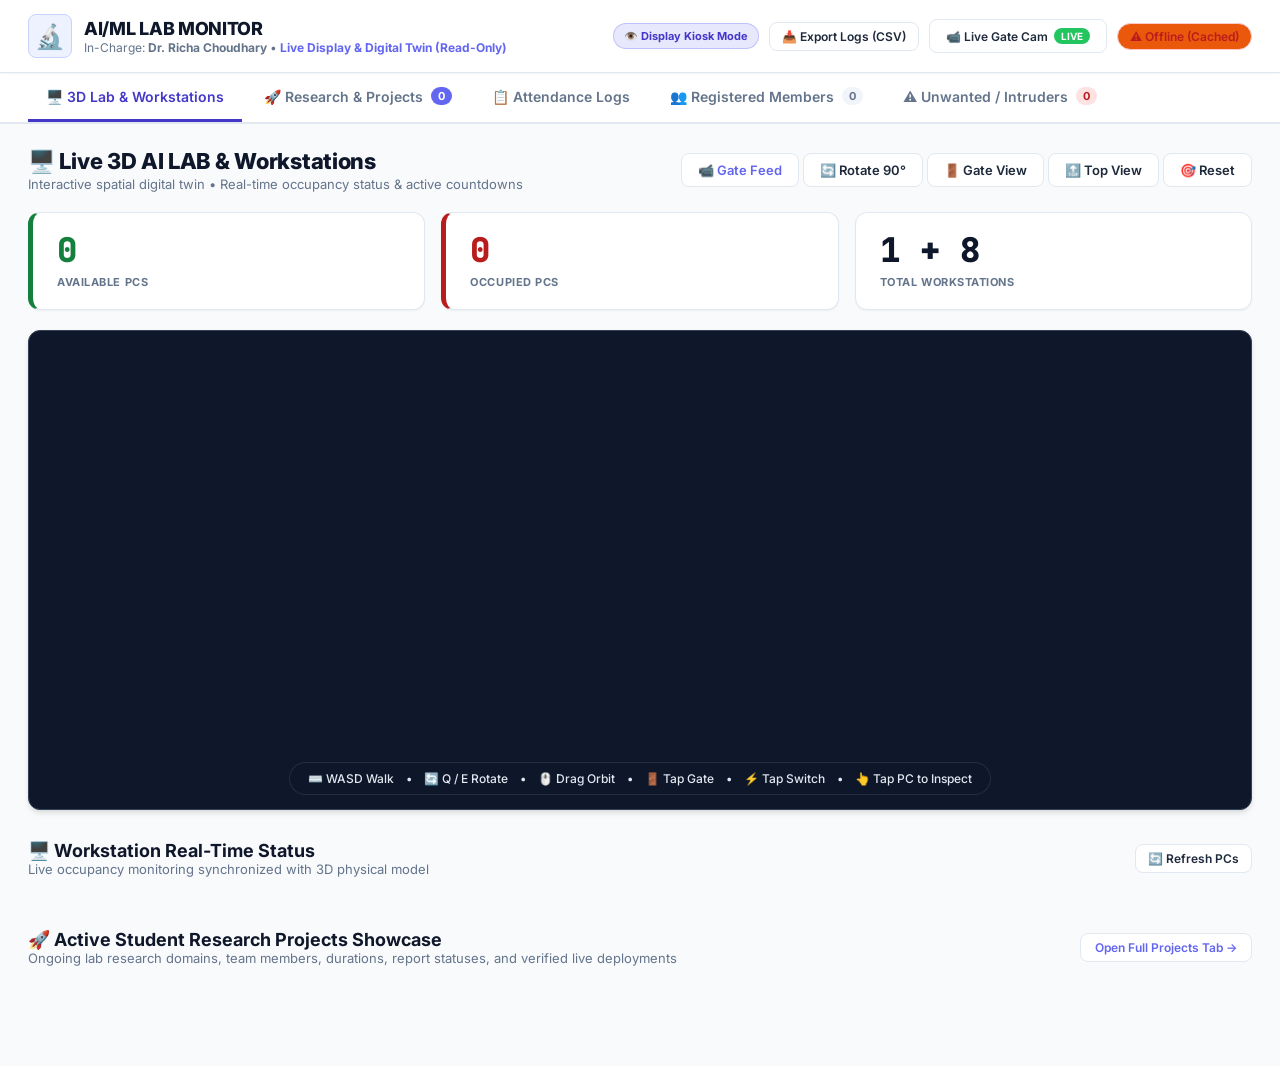
==== lab_attendance_system/display_portal/index.html @ 0b0e0766 "feat: complete AI/ML Lab Attendance & Digital Twin Monitoring System" ====
<!DOCTYPE html>
<html lang="en">
<head>
    <meta charset="UTF-8">
    <meta name="viewport" content="width=device-width, initial-scale=1.0">
    <title>AI LAB — Live Display & Digital Twin (View-Only)</title>
    <link rel="stylesheet" href="style.css?v=60">
    <link href="https://fonts.googleapis.com/css2?family=Inter:wght@400;500;600;700;800;900&family=JetBrains+Mono:wght@500;700&display=swap" rel="stylesheet">
    <script src="https://cdnjs.cloudflare.com/ajax/libs/three.js/r128/three.min.js"></script>
    <script src="https://cdn.jsdelivr.net/npm/three@0.128.0/examples/js/controls/OrbitControls.js"></script>
</head>
<body>
    <!-- Top Header -->
    <header class="top-header">
        <div class="header-left">
            <div class="logo-badge">🔬</div>
            <div>
                <h1>AI/ML LAB MONITOR</h1>
                <div class="header-sub">In-Charge: <strong>Dr. Richa Choudhary</strong> • <span style="color: #6366f1; font-weight: 700;">Live Display & Digital Twin (Read-Only)</span></div>
            </div>
        </div>

        <div class="header-actions">
            <!-- Read-Only Badge Indicator -->
            <span class="badge" style="background: rgba(99, 102, 241, 0.15); color: #4338ca; border: 1px solid rgba(99, 102, 241, 0.3); font-weight: 700; font-size: 11px; padding: 5px 10px;">
                👁️ Display Kiosk Mode
            </span>

            <!-- Attendance Logs CSV Export -->
            <button class="btn btn-secondary" onclick="downloadAttendanceCSV()" style="font-size: 12px; padding: 6px 12px;">
                📥 Export Logs (CSV)
            </button>

            <!-- Gate Camera Stream Modal Button -->
            <button id="gate-camera-modal-btn" class="btn btn-secondary" onclick="openGateCameraModal()" title="View live gate camera stream" style="display: inline-flex; align-items: center; gap: 6px; font-size: 12px;">
                📹 Live Gate Cam <span id="portal-cam-pill" class="pill-count" style="background: #22c55e; color: #fff; font-size: 10px; padding: 2px 7px; border-radius: 10px; font-weight: 700;">LIVE</span>
            </button>

            <!-- DGX Spark / Server URL Connection UI -->
            <div id="connection-ui" style="display: none; gap: 6px; align-items: center;">
                <input type="text" id="ngrok-url" class="form-input" placeholder="Server URL (https://...)" style="min-width: 200px; font-size: 12px; padding: 5px 8px;">
                <button id="connect-btn" class="btn btn-primary" style="padding: 5px 10px; font-size: 12px;">Connect</button>
            </div>

            <!-- Connection Status Badge -->
            <span id="connection-status" class="badge badge-disconnected" onclick="toggleServerConfigBar()" style="cursor: pointer;" title="Click to view/change Server URL">Checking Connection...</span>
        </div>
    </header>

    <!-- Tab Navigation -->
    <nav class="tab-nav">
        <button class="tab-btn active" data-tab="pc-status">🖥️ 3D Lab & Workstations</button>
        <button class="tab-btn" data-tab="projects">🚀 Research & Projects <span id="nav-project-count" class="pill-count" style="background: #6366f1; color: #fff;">0</span></button>
        <button class="tab-btn" data-tab="attendance">📋 Attendance Logs</button>
        <button class="tab-btn" data-tab="registered-faces">👥 Registered Members <span id="nav-reg-count" class="pill-count">0</span></button>
        <button class="tab-btn" data-tab="unknown-faces">⚠️ Unwanted / Intruders <span id="nav-unknown-count" class="pill-count pill-alert">0</span></button>
    </nav>

    <!-- ═══════════════════════════════════════════════════ -->
    <!-- TAB 1: 3D DIGITAL TWIN & WORKSTATION DISPLAY        -->
    <!-- ═══════════════════════════════════════════════════ -->
    <main id="tab-pc-status" class="tab-content active">
        <div class="page-title-row">
            <div>
                <h2>🖥️ Live 3D AI LAB & Workstations</h2>
                <p>Interactive spatial digital twin • Real-time occupancy status & active countdowns</p>
            </div>
            <div class="view-controls">
                <button id="portal-stream-quick-btn" class="btn btn-secondary" onclick="openGateCameraModal()" style="color: #6366f1; font-weight: 600;">📹 Gate Feed</button>
                <button id="rotate-90-btn" class="btn btn-secondary">🔄 Rotate 90°</button>
                <button id="gate-view-btn" class="btn btn-secondary">🚪 Gate View</button>
                <button id="top-view-btn" class="btn btn-secondary">🔝 Top View</button>
                <button id="reset-cam-btn" class="btn btn-secondary">🎯 Reset</button>
            </div>
        </div>
        
        <!-- Metrics Row -->
        <div class="metrics-row">
            <div class="metric-card metric-green">
                <div class="metric-value" id="stat-free">0</div>
                <div class="metric-label">AVAILABLE PCs</div>
            </div>
            <div class="metric-card metric-red">
                <div class="metric-value" id="stat-occupied">0</div>
                <div class="metric-label">OCCUPIED PCs</div>
            </div>
            <div class="metric-card">
                <div class="metric-value" id="stat-total">1 + 8</div>
                <div class="metric-label">TOTAL WORKSTATIONS</div>
            </div>
        </div>
        
        <!-- 3D Canvas Viewport -->
        <div id="canvas-3d-container" class="canvas-3d-wrapper">
            <canvas id="lab-3d-canvas"></canvas>
            <div class="canvas-3d-controls-hint">
                <span>⌨️ WASD Walk</span> • 
                <span>🔄 Q / E Rotate</span> • 
                <span>🖱️ Drag Orbit</span> • 
                <span>🚪 Tap Gate</span> • 
                <span>⚡ Tap Switch</span> • 
                <span>👆 Tap PC to Inspect</span>
            </div>
        </div>

        <!-- 2D Workstations Grid (Synchronized with 3D Canvas) -->
        <div class="section-header">
            <div>
                <h3>🖥️ Workstation Real-Time Status</h3>
                <p>Live occupancy monitoring synchronized with 3D physical model</p>
            </div>
            <button class="btn btn-secondary" onclick="loadPCStatus()" style="font-size: 12px; padding: 6px 12px;">
                🔄 Refresh PCs
            </button>
        </div>

        <div id="pc-grid" class="pc-grid">
            <!-- Dynamically populated and synchronized by script.js -->
        </div>

        <!-- Featured Student Research Projects Showcase Section -->
        <div class="section-header" style="margin-top: 36px;">
            <div>
                <h3>🚀 Active Student Research Projects Showcase</h3>
                <p>Ongoing lab research domains, team members, durations, report statuses, and verified live deployments</p>
            </div>
            <div style="display: flex; gap: 8px;">
                <button class="btn btn-secondary" onclick="switchTab('projects')" style="font-size: 12px; padding: 6px 14px; font-weight: 600; color: #6366f1;">
                    Open Full Projects Tab &rarr;
                </button>
            </div>
        </div>

        <div id="tab1-featured-projects-grid" style="display: grid; grid-template-columns: 1fr; gap: 18px; margin-top: 14px;">
            <!-- Synchronized with Projects list -->
        </div>
    </main>

    <!-- ═══════════════════════════════════════════════════ -->
    <!-- TAB 2: STUDENT RESEARCH PROJECTS (READ-ONLY)        -->
    <!-- ═══════════════════════════════════════════════════ -->
    <main id="tab-projects" class="tab-content">
        <div class="page-title-row">
            <div>
                <h2>🚀 AI Lab Research Projects & Student Deployments</h2>
                <p>Track ongoing student research projects • Assigned DGX workstations • Live web deployments • Report filing status</p>
            </div>
            <div style="display: flex; gap: 8px; align-items: center;">
                <button class="btn btn-secondary" onclick="loadStudentProjects()">🔄 Refresh Projects</button>
            </div>
        </div>

        <!-- Project Metrics Bar -->
        <div class="metrics-row" style="margin-bottom: 20px;">
            <div class="metric-card metric-green">
                <div class="metric-value" id="stat-proj-active">0</div>
                <div class="metric-label">ACTIVE PROJECTS</div>
            </div>
            <div class="metric-card" style="border-left: 4px solid #6366f1;">
                <div class="metric-value" id="stat-proj-deployed" style="color: #6366f1;">0</div>
                <div class="metric-label">LIVE DEPLOYMENTS</div>
            </div>
            <div class="metric-card" style="border-left: 4px solid #10b981;">
                <div class="metric-value" id="stat-proj-reports" style="color: #10b981;">0</div>
                <div class="metric-label">REPORTS FILED</div>
            </div>
        </div>

        <!-- Filter Chips -->
        <div class="category-filter-chips" style="margin-bottom: 18px;">
            <button class="cat-chip-btn active" data-proj-filter="all" onclick="filterProjectsList('all')">
                All Projects <span id="filter-cnt-all" class="cat-pill">0</span>
            </button>
            <button class="cat-chip-btn" data-proj-filter="filed" onclick="filterProjectsList('filed')">
                ✅ Report Filed <span id="filter-cnt-filed" class="cat-pill">0</span>
            </button>
            <button class="cat-chip-btn" data-proj-filter="pending" onclick="filterProjectsList('pending')">
                ⏳ Report Pending <span id="filter-cnt-pending" class="cat-pill">0</span>
            </button>
        </div>

        <!-- Projects Grid Container -->
        <div id="projects-grid" class="projects-grid" style="display: grid; grid-template-columns: 1fr; gap: 18px;">
            <!-- Rendered dynamically by script.js -->
        </div>
    </main>

    <!-- ═══════════════════════════════════════════════════ -->
    <!-- TAB 3: ATTENDANCE LOGS (READ-ONLY)                 -->
    <!-- ═══════════════════════════════════════════════════ -->
    <main id="tab-attendance" class="tab-content">
        <div class="page-title-row">
            <div>
                <h2>📋 AI LAB Attendance Logs</h2>
                <p>Live history of student entries & exits captured by entrance camera</p>
            </div>
            <div style="display: flex; gap: 8px;">
                <button class="btn btn-primary" onclick="downloadAttendanceCSV()">📥 Download CSV</button>
            </div>
        </div>

        <div class="filter-bar">
            <input type="date" id="filter-date" class="form-input">
            <input type="text" id="filter-name" class="form-input" placeholder="Search student name...">
            <button id="apply-filter-btn" class="btn btn-primary">🔍 Search</button>
            <button class="btn btn-secondary" onclick="document.getElementById('filter-date').value=''; document.getElementById('filter-name').value=''; loadAttendance();">Reset</button>
        </div>

        <div id="attendance-table-wrap">
            <table class="data-table">
                <thead>
                    <tr>
                        <th>Student Name</th>
                        <th>User Type</th>
                        <th>Project / Domain</th>
                        <th>IN Time</th>
                        <th>OUT Time</th>
                        <th>Date</th>
                    </tr>
                </thead>
                <tbody id="attendance-tbody"></tbody>
            </table>
        </div>
    </main>

    <!-- ═══════════════════════════════════════════════════ -->
    <!-- TAB 4: REGISTERED MEMBERS DIRECTORY (READ-ONLY)    -->
    <!-- ═══════════════════════════════════════════════════ -->
    <main id="tab-registered-faces" class="tab-content">
        <div class="page-title-row">
            <div>
                <h2>👥 Registered Lab Directory</h2>
                <p>Enrolled Students, Faculty, and Guests with biometric facial recognition profiles</p>
            </div>
            <div style="display: flex; gap: 10px; align-items: center;">
                <input type="text" id="search-reg-input" class="form-input" placeholder="Search members by name, roll no..." oninput="filterRegisteredUsers()" style="max-width: 260px;">
                <button class="btn btn-secondary" onclick="loadRegisteredFaces()">🔄 Refresh</button>
            </div>
        </div>

        <!-- Categorized Filter Chips -->
        <div class="category-filter-chips">
            <button class="cat-chip-btn active" data-cat="all" onclick="selectUserCategory('all')">
                👥 All Members <span id="cat-count-all" class="cat-pill">0</span>
            </button>
            <button class="cat-chip-btn" data-cat="Student" onclick="selectUserCategory('Student')">
                🎓 Students <span id="cat-count-students" class="cat-pill">0</span>
            </button>
            <button class="cat-chip-btn" data-cat="Faculty" onclick="selectUserCategory('Faculty')">
                👨‍🏫 Faculty <span id="cat-count-faculty" class="cat-pill">0</span>
            </button>
            <button class="cat-chip-btn" data-cat="Guest" onclick="selectUserCategory('Guest')">
                👤 Guests <span id="cat-count-guests" class="cat-pill">0</span>
            </button>
        </div>

        <div id="registered-grid" class="registered-grid">
            <!-- Rendered by script.js -->
        </div>
    </main>
    
    <!-- ═══════════════════════════════════════════════════ -->
    <!-- TAB 5: UNWANTED PEOPLE & INTRUDERS (VIEW ONLY)     -->
    <!-- ═══════════════════════════════════════════════════ -->
    <main id="tab-unknown-faces" class="tab-content">
        <div class="page-title-row">
            <div>
                <h2>⚠️ Unwanted Visitors & Intruder Snapshots</h2>
                <p>Unrecognized face captures detected by AI Lab camera with timestamp verification</p>
            </div>
            <div style="display: flex; gap: 8px;">
                <button id="refresh-unknown-btn" class="btn btn-secondary">🔄 Refresh</button>
            </div>
        </div>

        <div id="unknown-grid" class="unknown-grid">
            <!-- Rendered by script.js -->
        </div>
    </main>

    <!-- ═══════════════════════════════════════════════════ -->
    <!-- READ-ONLY MODAL 1: WORKSTATION INSPECTION CARD     -->
    <!-- ═══════════════════════════════════════════════════ -->
    <div id="pc-details-modal" class="modal-overlay" style="display: none;" onclick="closePCDetailsModal(event)">
        <div class="modal-content" style="max-width: 520px;" onclick="event.stopPropagation()">
            <div class="modal-header">
                <div>
                    <h3 id="modal-pc-title" style="margin: 0; font-size: 20px;">Workstation Details</h3>
                    <p id="modal-pc-desc" style="margin: 4px 0 0 0; font-size: 13px; color: var(--on-surface-variant);">Live workstation telemetry</p>
                </div>
                <button class="modal-close-btn" onclick="closePCDetailsModal()">✕</button>
            </div>
            
            <div id="modal-pc-body" style="padding: 10px 0;">
                <!-- Populated dynamically via JS -->
            </div>
            
            <div class="modal-footer" style="margin-top: 16px;">
                <button class="btn btn-secondary" onclick="closePCDetailsModal()" style="width: 100%;">Close</button>
            </div>
        </div>
    </div>

    <!-- ═══════════════════════════════════════════════════ -->
    <!-- READ-ONLY MODAL 2: IMAGE LIGHTBOX (NO DELETE)      -->
    <!-- ═══════════════════════════════════════════════════ -->
    <div id="lightbox-modal" class="modal-overlay" style="display: none;" onclick="closeLightbox(event)">
        <div class="modal-content lightbox-content" onclick="event.stopPropagation()">
            <button class="modal-close-btn" onclick="closeLightbox()">✕</button>
            <div style="text-align: center;">
                <img id="lightbox-img" src="" alt="Intruder Snapshot" style="max-width: 100%; max-height: 65vh; border-radius: 8px; box-shadow: 0 10px 25px rgba(0,0,0,0.3);">
                <div id="lightbox-meta" style="margin-top: 15px; font-size: 14px; color: var(--on-surface);"></div>
                <div style="margin-top: 15px;">
                    <button class="btn btn-secondary" onclick="closeLightbox()" style="min-width: 100px;">Close</button>
                </div>
            </div>
        </div>
    </div>

    <!-- ═══════════════════════════════════════════════════ -->
    <!-- READ-ONLY MODAL 3: GATE CAMERA LIVE STREAM         -->
    <!-- ═══════════════════════════════════════════════════ -->
    <div id="gate-camera-modal" class="modal-overlay" style="display: none;" onclick="closeGateCameraModal(event)">
        <div class="modal-content" style="max-width: 780px; width: 92%; padding: 20px;" onclick="event.stopPropagation()">
            <div class="modal-header">
                <div>
                    <h3 style="margin: 0; font-size: 18px; display: flex; align-items: center; gap: 8px;">
                        📹 Entrance Gate Camera Live Stream
                        <span id="modal-camera-badge" class="badge badge-success" style="font-size: 11px; padding: 2px 8px;">ONLINE</span>
                    </h3>
                    <p style="margin: 4px 0 0 0; font-size: 12px; color: var(--on-surface-variant);">
                        Real-time AI Face Recognition & Attendance Monitoring Feed
                    </p>
                </div>
                <button class="modal-close-btn" onclick="closeGateCameraModal()">✕</button>
            </div>

            <!-- Video Player Frame -->
            <div style="position: relative; width: 100%; border-radius: 12px; overflow: hidden; background: #0b0f19; border: 1px solid var(--border); aspect-ratio: 16/9; display: flex; align-items: center; justify-content: center; box-shadow: inset 0 2px 10px rgba(0,0,0,0.5);">
                <img id="portal-camera-stream" src="" alt="Gate Camera Live Feed" style="width: 100%; height: 100%; object-fit: contain; display: block;" onerror="handleStreamImageError()">
                <div id="portal-camera-fallback" style="display: none; text-align: center; color: var(--on-surface-variant); padding: 20px;">
                    <div style="font-size: 32px; margin-bottom: 8px;">📷</div>
                    <div style="font-weight: 600; font-size: 14px;">Camera Feed Offline or Standby</div>
                    <div style="font-size: 12px; margin-top: 4px;">Camera feed is currently offline or connecting</div>
                </div>
                <div id="portal-camera-overlay-indicator" style="position: absolute; top: 12px; left: 12px; background: rgba(15,23,42,0.8); padding: 5px 12px; border-radius: 20px; font-size: 11px; font-weight: 700; color: #4ade80; display: flex; align-items: center; gap: 7px; backdrop-filter: blur(6px); border: 1px solid rgba(74,222,128,0.25);">
                    <span id="portal-camera-rec-dot" style="width: 8px; height: 8px; border-radius: 50%; background: #4ade80; display: inline-block; box-shadow: 0 0 8px #4ade80;"></span>
                    <span id="portal-camera-rec-text">LIVE MJPEG FEED</span>
                </div>
            </div>

            <div class="modal-footer" style="margin-top: 16px; display: flex; justify-content: flex-end;">
                <button class="btn btn-secondary" onclick="closeGateCameraModal()">Close</button>
            </div>
        </div>
    </div>

    <!-- Toast Notifications Container -->
    <div id="toast-container" class="toast-container"></div>

    <!-- Scripts -->
    <script src="three_scene.js?v=30"></script>
    <script src="script.js?v=60"></script>
</body>
</html>
---- lab_attendance_system/display_portal/style.css ----
/* ═══════════════════════════════════════════════════
   AI/ML Lab Faculty Dashboard — Academic Utility Core
   Designed for Prof. Richa Mam
   ═══════════════════════════════════════════════════ */

:root {
    --primary: #4338ca;
    --primary-hover: #3730a3;
    --primary-light: #e0e7ff;
    --primary-container: #4f46e5;
    --background: #f8fafc;
    --surface: #ffffff;
    --surface-variant: #f1f5f9;
    --on-background: #0f172a;
    --on-surface: #1e293b;
    --on-surface-variant: #64748b;
    --border: #e2e8f0;
    --border-hover: #cbd5e1;
    
    --success: #15803d;
    --success-bg: #f0fdf4;
    --success-border: #bbf7d0;

    --error: #b91c1c;
    --error-bg: #fef2f2;
    --error-border: #fecaca;

    --warning: #b45309;
    --warning-bg: #fffbeb;
    --warning-border: #fde68a;

    --radius-sm: 4px;
    --radius-md: 8px;
    --radius-lg: 12px;
    --radius-full: 9999px;

    --shadow-sm: 0 1px 2px 0 rgba(0, 0, 0, 0.05);
    --shadow-md: 0 4px 6px -1px rgba(0, 0, 0, 0.1), 0 2px 4px -1px rgba(0, 0, 0, 0.06);
    --shadow-lg: 0 10px 15px -3px rgba(0, 0, 0, 0.1), 0 4px 6px -2px rgba(0, 0, 0, 0.05);
    --shadow-xl: 0 20px 25px -5px rgba(0, 0, 0, 0.1), 0 10px 10px -5px rgba(0, 0, 0, 0.04);
}

/* ── Reset & Base ── */
*, *::before, *::after {
    margin: 0;
    padding: 0;
    box-sizing: border-box;
}

body {
    font-family: 'Inter', -apple-system, BlinkMacSystemFont, 'Segoe UI', Roboto, sans-serif;
    background: var(--background);
    color: var(--on-background);
    min-height: 100vh;
    padding-bottom: 60px;
    -webkit-font-smoothing: antialiased;
}

/* ── Top Header ── */
.top-header {
    display: flex;
    justify-content: space-between;
    align-items: center;
    padding: 14px 28px;
    background: var(--surface);
    border-bottom: 1px solid var(--border);
    position: sticky;
    top: 0;
    z-index: 100;
    box-shadow: var(--shadow-sm);
}

.header-left {
    display: flex;
    align-items: center;
    gap: 12px;
}

.logo-badge {
    font-size: 24px;
    background: #eef2ff;
    width: 44px;
    height: 44px;
    display: flex;
    align-items: center;
    justify-content: center;
    border-radius: var(--radius-md);
    border: 1px solid #c7d2fe;
}

.header-left h1 {
    font-size: 18px;
    font-weight: 800;
    letter-spacing: -0.3px;
    color: var(--on-background);
}

.header-sub {
    font-size: 12px;
    color: var(--on-surface-variant);
    margin-top: 1px;
}

.header-actions {
    display: flex;
    align-items: center;
    gap: 10px;
}

/* ── Badges & Status ── */
.badge {
    font-size: 12px;
    font-weight: 600;
    padding: 5px 12px;
    border-radius: var(--radius-full);
    display: inline-flex;
    align-items: center;
    gap: 6px;
}

.badge-connected {
    background: var(--success-bg);
    color: var(--success);
    border: 1px solid var(--success-border);
}

.badge-disconnected {
    background: var(--error-bg);
    color: var(--error);
    border: 1px solid var(--error-border);
}

/* ── Dropdown Menu ── */
.dropdown {
    position: relative;
    display: inline-block;
}

.dropdown-menu {
    display: none;
    position: absolute;
    right: 0;
    top: 100%;
    margin-top: 6px;
    background: var(--surface);
    min-width: 230px;
    box-shadow: var(--shadow-lg);
    border-radius: var(--radius-md);
    border: 1px solid var(--border);
    z-index: 200;
    overflow: hidden;
}

.dropdown-menu.show {
    display: block;
    animation: fadeInDown 0.15s ease-out;
}

.dropdown-item {
    display: flex;
    align-items: center;
    gap: 8px;
    padding: 10px 14px;
    color: var(--on-surface);
    text-decoration: none;
    font-size: 13px;
    font-weight: 500;
    border-bottom: 1px solid var(--surface-variant);
    transition: background 0.15s;
}

.dropdown-item:hover {
    background: var(--surface-variant);
    color: var(--primary);
}

/* ── Tab Navigation ── */
.tab-nav {
    display: flex;
    gap: 4px;
    background: var(--surface);
    border-bottom: 2px solid var(--border);
    padding: 0 28px;
    overflow-x: auto;
}

.tab-btn {
    padding: 14px 18px;
    border: none;
    background: none;
    font-family: inherit;
    font-size: 14px;
    font-weight: 600;
    color: var(--on-surface-variant);
    cursor: pointer;
    border-bottom: 3px solid transparent;
    transition: all 0.2s ease;
    display: flex;
    align-items: center;
    gap: 8px;
    white-space: nowrap;
}

.tab-btn:hover {
    color: var(--on-background);
    background: var(--surface-variant);
}

.tab-btn.active {
    color: var(--primary);
    border-bottom-color: var(--primary);
}

.pill-count {
    background: var(--surface-variant);
    color: var(--on-surface-variant);
    font-size: 11px;
    padding: 2px 7px;
    border-radius: var(--radius-full);
    font-weight: 700;
}

.pill-alert {
    background: #fee2e2;
    color: #b91c1c;
}

/* ── Tab Content ── */
.tab-content {
    display: none;
    max-width: 1280px;
    margin: 0 auto;
    padding: 24px 28px;
}

.tab-content.active {
    display: block;
    animation: fadeIn 0.2s ease-out;
}

/* ── Page Title Row ── */
.page-title-row {
    display: flex;
    justify-content: space-between;
    align-items: center;
    flex-wrap: wrap;
    gap: 16px;
    margin-bottom: 20px;
}

.page-title-row h2 {
    font-size: 22px;
    font-weight: 800;
    color: var(--on-background);
    letter-spacing: -0.3px;
}

.page-title-row p {
    font-size: 13px;
    color: var(--on-surface-variant);
    margin-top: 2px;
}

.section-header {
    display: flex;
    justify-content: space-between;
    align-items: center;
    margin: 30px 0 16px;
}

.section-header h3 {
    font-size: 18px;
    font-weight: 700;
    color: var(--on-background);
}

.section-header p {
    font-size: 13px;
    color: var(--on-surface-variant);
}

/* ── Metrics Cards ── */
.metrics-row {
    display: grid;
    grid-template-columns: repeat(auto-fit, minmax(200px, 1fr));
    gap: 16px;
    margin-bottom: 20px;
}

.metric-card {
    background: var(--surface);
    border: 1px solid var(--border);
    border-radius: var(--radius-lg);
    padding: 20px 24px;
    box-shadow: var(--shadow-sm);
    position: relative;
    overflow: hidden;
}

.metric-value {
    font-size: 34px;
    font-weight: 900;
    color: var(--on-background);
    line-height: 1;
    font-family: 'JetBrains Mono', monospace;
}

.metric-label {
    font-size: 11px;
    font-weight: 700;
    letter-spacing: 0.05em;
    color: var(--on-surface-variant);
    margin-top: 8px;
    text-transform: uppercase;
}

.metric-green {
    border-left: 5px solid var(--success);
}
.metric-green .metric-value {
    color: var(--success);
}

.metric-red {
    border-left: 5px solid var(--error);
}
.metric-red .metric-value {
    color: var(--error);
}

/* ── 3D Canvas Container ── */
.canvas-3d-wrapper {
    position: relative;
    width: 100%;
    height: 480px;
    background: #0f172a;
    border-radius: var(--radius-lg);
    overflow: hidden;
    box-shadow: var(--shadow-md);
    border: 1px solid #334155;
}

#lab-3d-canvas {
    width: 100%;
    height: 100%;
    display: block;
}

.canvas-3d-controls-hint {
    position: absolute;
    bottom: 14px;
    left: 50%;
    transform: translateX(-50%);
    background: rgba(15, 23, 42, 0.85);
    backdrop-filter: blur(8px);
    color: #e2e8f0;
    padding: 8px 18px;
    border-radius: var(--radius-full);
    font-size: 12px;
    font-weight: 500;
    display: flex;
    gap: 12px;
    pointer-events: none;
    border: 1px solid rgba(255, 255, 255, 0.1);
    white-space: nowrap;
}

/* ── 2D Workstations Grid ── */
.pc-grid {
    display: grid;
    grid-template-columns: repeat(auto-fill, minmax(310px, 1fr));
    gap: 20px;
}

.pc-card {
    background: #ffffff;
    border: 1px solid #e2e8f0;
    border-radius: 18px;
    padding: 20px 22px;
    position: relative;
    cursor: pointer;
    transition: all 0.3s cubic-bezier(0.16, 1, 0.3, 1);
    box-shadow: 0 4px 16px -2px rgba(15, 23, 42, 0.04), 0 2px 6px -1px rgba(15, 23, 42, 0.02);
    display: flex;
    flex-direction: column;
    justify-content: space-between;
}

.pc-card:hover {
    transform: translateY(-5px);
    box-shadow: 0 16px 32px -6px rgba(15, 23, 42, 0.1), 0 6px 12px -2px rgba(15, 23, 42, 0.04);
    border-color: #94a3b8;
}

.pc-card-free {
    border-top: 5px solid #10b981;
}

.pc-card-occupied {
    border-top: 5px solid #ef4444;
    background: #ffffff;
}

.pc-header-row {
    display: flex;
    justify-content: space-between;
    align-items: center;
    margin-bottom: 12px;
    padding-bottom: 10px;
    border-bottom: 1px solid #f1f5f9;
}

.pc-title {
    font-size: 18px;
    font-weight: 800;
    color: var(--on-background);
}

.status-badge {
    font-size: 11px;
    font-weight: 700;
    padding: 3px 8px;
    border-radius: var(--radius-full);
    text-transform: uppercase;
}

.badge-free {
    background: var(--success-bg);
    color: var(--success);
    border: 1px solid var(--success-border);
}

.badge-occupied {
    background: var(--error-bg);
    color: var(--error);
    border: 1px solid var(--error-border);
}

.pc-body {
    margin: 10px 0;
}

.pc-user-info {
    font-size: 14px;
    font-weight: 700;
    color: var(--on-background);
    display: flex;
    align-items: center;
    gap: 6px;
}

.pc-email-info {
    font-size: 12px;
    color: var(--on-surface-variant);
    margin-top: 2px;
}

.countdown-box {
    margin-top: 10px;
    background: #fee2e2;
    color: #991b1b;
    padding: 6px 10px;
    border-radius: var(--radius-md);
    font-size: 12px;
    font-weight: 700;
    display: flex;
    align-items: center;
    justify-content: space-between;
    font-family: 'JetBrains Mono', monospace;
    border: 1px solid #fecaca;
}

.countdown-free-ready {
    background: var(--success-bg);
    color: var(--success);
    padding: 6px 10px;
    border-radius: var(--radius-md);
    font-size: 12px;
    font-weight: 600;
    border: 1px solid var(--success-border);
}

.pc-actions {
    margin-top: 14px;
    display: flex;
    gap: 6px;
}

/* ── Buttons ── */
.btn {
    display: inline-flex;
    align-items: center;
    justify-content: center;
    gap: 6px;
    padding: 8px 16px;
    font-size: 13px;
    font-weight: 600;
    border-radius: var(--radius-md);
    border: 1px solid transparent;
    cursor: pointer;
    transition: all 0.15s ease;
    font-family: inherit;
    text-decoration: none;
}

.btn-primary {
    background: var(--primary);
    color: #ffffff;
}

.btn-primary:hover {
    background: var(--primary-hover);
    box-shadow: 0 4px 10px rgba(67, 56, 202, 0.25);
}

.btn-secondary {
    background: var(--surface);
    color: var(--on-surface);
    border-color: var(--border);
}

.btn-secondary:hover {
    background: var(--surface-variant);
    border-color: var(--border-hover);
}

.btn-danger {
    background: var(--error);
    color: #ffffff;
}

.btn-danger:hover {
    background: #991b1b;
}

/* ── Forms & Inputs ── */
.form-group {
    margin-bottom: 16px;
}

.form-label {
    display: block;
    font-size: 13px;
    font-weight: 600;
    color: var(--on-surface);
    margin-bottom: 6px;
}

.form-input, .form-select, textarea.form-input {
    width: 100%;
    padding: 10px 14px;
    font-size: 14px;
    border: 1px solid var(--border);
    border-radius: var(--radius-md);
    background: #ffffff;
    color: var(--on-background);
    font-family: inherit;
    transition: border 0.15s;
}

.form-input:focus, .form-select:focus {
    outline: none;
    border-color: var(--primary);
    box-shadow: 0 0 0 3px rgba(67, 56, 202, 0.12);
}

/* ── Role Selector Chips ── */
.role-selector-chips {
    display: flex;
    gap: 8px;
    margin-top: 4px;
    flex-wrap: wrap;
}

.role-chip-btn {
    padding: 8px 16px;
    font-size: 13px;
    font-weight: 600;
    background: var(--surface-variant);
    color: var(--on-surface);
    border: 1.5px solid var(--border);
    border-radius: var(--radius-md);
    cursor: pointer;
    transition: all 0.15s ease;
    flex: 1;
    text-align: center;
    white-space: nowrap;
}

.role-chip-btn:hover {
    background: #e2e8f0;
    border-color: #cbd5e1;
}

.role-chip-btn.active {
    background: #eef2ff;
    color: var(--primary);
    border-color: var(--primary);
    box-shadow: 0 0 0 1px var(--primary);
}

/* ── Role Badges in Cards ── */
.role-badge {
    font-size: 11px;
    font-weight: 700;
    padding: 2px 8px;
    border-radius: var(--radius-full);
    display: inline-flex;
    align-items: center;
    gap: 4px;
}

.role-badge-faculty {
    background: #fdf2f8;
    color: #9d174d;
    border: 1px solid #fbcfe8;
}

.role-badge-guest {
    background: #fefce8;
    color: #854d0e;
    border: 1px solid #fef08a;
}

.role-badge-student {
    background: #eff6ff;
    color: #1e40af;
    border: 1px solid #bfdbfe;
}

/* ── Duration Chips ── */
.duration-chips {
    display: flex;
    flex-wrap: wrap;
    gap: 8px;
    margin-top: 6px;
}

.chip-btn {
    padding: 7px 14px;
    font-size: 12px;
    font-weight: 600;
    background: var(--surface-variant);
    color: var(--on-surface);
    border: 1px solid var(--border);
    border-radius: var(--radius-full);
    cursor: pointer;
    transition: all 0.15s;
}

.chip-btn:hover {
    background: #e2e8f0;
    border-color: #cbd5e1;
}

.chip-btn.active {
    background: var(--primary);
    color: #ffffff;
    border-color: var(--primary);
    box-shadow: 0 2px 6px rgba(67, 56, 202, 0.25);
}

.preview-banner {
    background: #eef2ff;
    border: 1px solid #c7d2fe;
    border-radius: var(--radius-md);
    padding: 10px 14px;
    font-size: 13px;
    color: #3730a3;
}

/* ── Filter Bar & Data Table ── */
.filter-bar {
    display: flex;
    gap: 10px;
    align-items: center;
    background: var(--surface);
    padding: 16px;
    border: 1px solid var(--border);
    border-radius: var(--radius-lg);
    margin-bottom: 20px;
}

.data-table {
    width: 100%;
    border-collapse: collapse;
    background: var(--surface);
    border: 1px solid var(--border);
    border-radius: var(--radius-lg);
    overflow: hidden;
    box-shadow: var(--shadow-sm);
}

.data-table th {
    background: var(--surface-variant);
    color: var(--on-surface-variant);
    font-size: 12px;
    font-weight: 700;
    text-transform: uppercase;
    letter-spacing: 0.05em;
    padding: 12px 18px;
    text-align: left;
    border-bottom: 1px solid var(--border);
}

.data-table td {
    padding: 14px 18px;
    border-bottom: 1px solid var(--surface-variant);
    font-size: 13px;
    color: var(--on-surface);
}

.data-table tr:hover td {
    background: #f8fafc;
}

/* ── Registered Users Grid ── */
.registered-grid {
    display: grid;
    grid-template-columns: repeat(auto-fill, minmax(310px, 1fr));
    gap: 20px;
}

.student-card {
    background: #ffffff;
    border: 1px solid #e2e8f0;
    border-radius: 16px;
    padding: 20px;
    display: flex;
    flex-direction: column;
    justify-content: space-between;
    box-shadow: 0 2px 8px -2px rgba(15, 23, 42, 0.05), 0 1px 4px -1px rgba(15, 23, 42, 0.03);
    transition: all 0.25s cubic-bezier(0.16, 1, 0.3, 1);
}

.student-card:hover {
    transform: translateY(-3px);
    box-shadow: var(--shadow-md);
    border-color: var(--border-hover);
}

.student-card-top {
    display: flex;
    gap: 14px;
    align-items: center;
}

.student-avatar {
    width: 60px;
    height: 60px;
    border-radius: var(--radius-full);
    object-fit: cover;
    border: 2px solid var(--primary-light);
    background: var(--surface-variant);
}

.student-info h4 {
    font-size: 16px;
    font-weight: 700;
    color: var(--on-background);
}

.student-info p {
    font-size: 12px;
    color: var(--on-surface-variant);
    margin-top: 2px;
}

.student-actions {
    margin-top: 14px;
    display: flex;
    gap: 8px;
}

/* ── Unknown Faces Grid ── */
.unknown-grid {
    display: grid;
    grid-template-columns: repeat(auto-fill, minmax(230px, 1fr));
    gap: 18px;
}

.unknown-card {
    background: var(--surface);
    border: 1px solid var(--border);
    border-radius: var(--radius-lg);
    overflow: hidden;
    box-shadow: var(--shadow-sm);
    transition: transform 0.15s, box-shadow 0.15s;
}

.unknown-card:hover {
    transform: translateY(-4px);
    box-shadow: var(--shadow-md);
}

.unknown-img-wrap {
    width: 100%;
    height: 180px;
    background: #000000;
    overflow: hidden;
    position: relative;
    cursor: pointer;
}

.unknown-img-wrap img {
    width: 100%;
    height: 100%;
    object-fit: cover;
    transition: transform 0.3s ease;
}

.unknown-img-wrap:hover img {
    transform: scale(1.05);
}

.unknown-meta {
    padding: 12px 14px;
}

.unknown-meta strong {
    font-size: 13px;
    color: var(--on-background);
}

.unknown-meta p {
    font-size: 12px;
    color: var(--on-surface-variant);
    margin-top: 2px;
}

.unknown-actions {
    padding: 0 14px 14px;
    display: flex;
    gap: 6px;
}

/* ── Modals ── */
.modal-overlay {
    position: fixed;
    top: 0;
    left: 0;
    width: 100%;
    height: 100%;
    background: rgba(15, 23, 42, 0.6);
    backdrop-filter: blur(4px);
    z-index: 1000;
    display: flex;
    align-items: center;
    justify-content: center;
    padding: 20px;
    animation: fadeIn 0.15s ease-out;
}

.modal-content {
    background: var(--surface);
    border-radius: var(--radius-lg);
    width: 100%;
    max-width: 520px;
    padding: 26px;
    box-shadow: var(--shadow-xl);
    border: 1px solid var(--border);
    max-height: 90vh;
    overflow-y: auto;
    position: relative;
}

.modal-large {
    max-width: 620px;
}

.modal-header {
    display: flex;
    justify-content: space-between;
    align-items: flex-start;
    margin-bottom: 20px;
}

.modal-close-btn {
    background: none;
    border: none;
    font-size: 20px;
    color: var(--on-surface-variant);
    cursor: pointer;
    padding: 4px;
    border-radius: var(--radius-sm);
}

.modal-close-btn:hover {
    color: var(--on-background);
    background: var(--surface-variant);
}

.modal-footer {
    display: flex;
    justify-content: flex-end;
    gap: 10px;
    margin-top: 24px;
    padding-top: 16px;
    border-top: 1px solid var(--surface-variant);
}

.alert-box {
    display: flex;
    gap: 14px;
    align-items: center;
    padding: 14px 18px;
    border-radius: var(--radius-md);
}

.alert-warning {
    background: var(--warning-bg);
    border: 1px solid var(--warning-border);
    color: var(--warning);
}

/* ── Lightbox ── */
.lightbox-content {
    max-width: 700px;
    background: #0f172a;
    color: #ffffff;
    border: 1px solid #334155;
}

.lightbox-content .modal-close-btn {
    color: #94a3b8;
    position: absolute;
    top: 14px;
    right: 14px;
}

/* ── Toast Notifications ── */
.toast-container {
    position: fixed;
    bottom: 24px;
    right: 24px;
    z-index: 2000;
    display: flex;
    flex-direction: column;
    gap: 10px;
}

.toast {
    background: #0f172a;
    color: #ffffff;
    padding: 12px 20px;
    border-radius: var(--radius-md);
    box-shadow: var(--shadow-lg);
    font-size: 13px;
    font-weight: 500;
    display: flex;
    align-items: center;
    gap: 10px;
    animation: slideInRight 0.25s ease-out;
    max-width: 360px;
    border-left: 4px solid var(--primary-container);
}

.toast-success {
    border-left-color: #22c55e;
}

.toast-error {
    border-left-color: #ef4444;
}

/* ── Animations ── */
@keyframes fadeIn {
    from { opacity: 0; }
    to { opacity: 1; }
}

@keyframes fadeInDown {
    from { opacity: 0; transform: translateY(-8px); }
    to { opacity: 1; transform: translateY(0); }
}

@keyframes slideInRight {
    from { opacity: 0; transform: translateX(40px); }
    to { opacity: 1; transform: translateX(0); }
}

/* ── Responsive Mobile & Tablet Optimizations ── */
@media (max-width: 768px) {
    .top-header {
        flex-direction: column;
        align-items: stretch;
        gap: 12px;
        padding: 12px 14px;
    }
    .header-left {
        width: 100%;
        justify-content: space-between;
    }
    .header-actions {
        width: 100%;
        display: grid;
        grid-template-columns: 1fr 1fr;
        gap: 8px;
    }
    .header-actions .btn {
        font-size: 12px;
        padding: 8px 10px;
        justify-content: center;
    }
    .header-actions .badge-connected,
    .header-actions .badge-disconnected {
        grid-column: 1 / -1;
        text-align: center;
        justify-content: center;
        width: 100%;
        padding: 6px 10px;
        font-size: 12px;
    }
    .tab-nav {
        padding: 0 8px;
        gap: 2px;
        -webkit-overflow-scrolling: touch;
        scrollbar-width: none;
    }
    .tab-nav::-webkit-scrollbar {
        display: none;
    }
    .tab-btn {
        padding: 12px 14px;
        font-size: 13px;
        white-space: nowrap;
        flex-shrink: 0;
    }
    .tab-content {
        padding: 12px 10px;
    }
    .canvas-3d-wrapper {
        height: 280px;
    }
    .stats-bar {
        grid-template-columns: repeat(2, 1fr);
        gap: 10px;
    }
    .unknown-grid {
        grid-template-columns: repeat(auto-fill, minmax(145px, 1fr));
        gap: 12px;
    }
    .unknown-img-wrap {
        height: 140px;
    }
    .unknown-meta {
        padding: 8px 10px;
    }
    .unknown-meta strong {
        font-size: 12px;
    }
    .unknown-meta p {
        font-size: 11px;
    }
    .unknown-actions {
        padding: 0 10px 10px;
        gap: 6px;
    }
    .student-grid {
        grid-template-columns: 1fr;
        gap: 12px;
    }
    .student-avatar {
        width: 52px;
        height: 52px;
        min-width: 52px;
        min-height: 52px;
        flex-shrink: 0;
    }
    .modal-content {
        max-width: 95vw;
        max-height: 88vh;
        margin: 10px;
        padding: 16px;
        border-radius: var(--radius-lg);
    }
    .modal-body {
        max-height: calc(88vh - 120px);
        overflow-y: auto;
        -webkit-overflow-scrolling: touch;
    }
}

@media (max-width: 480px) {
    .header-title h1 {
        font-size: 17px;
    }
    .header-title p {
        font-size: 11px;
    }
    .unknown-grid {
        grid-template-columns: 1fr 1fr;
        gap: 8px;
    }
    .unknown-img-wrap {
        height: 120px;
    }
    .unknown-actions .btn {
        font-size: 10px;
        padding: 4px 6px;
    }
    .cat-chip-btn {
        padding: 6px 12px;
        font-size: 12px;
    }
}

/* ═══════════════════════════════════════════════════════
   CATEGORY FILTER CHIPS (STUDENTS, FACULTY, GUESTS)
   ═══════════════════════════════════════════════════════ */
.category-filter-chips {
    display: flex;
    gap: 10px;
    margin-bottom: 20px;
    flex-wrap: wrap;
}

.cat-chip-btn {
    display: inline-flex;
    align-items: center;
    gap: 8px;
    padding: 8px 16px;
    font-size: 13px;
    font-weight: 600;
    border-radius: 9999px;
    background: #ffffff;
    color: var(--on-surface-variant);
    border: 1.5px solid var(--border);
    cursor: pointer;
    transition: all 0.2s cubic-bezier(0.4, 0, 0.2, 1);
}

.cat-chip-btn:hover {
    background: var(--surface-variant);
    border-color: var(--border-hover);
    color: var(--on-surface);
}

.cat-chip-btn.active {
    background: var(--primary);
    color: #ffffff;
    border-color: var(--primary);
    box-shadow: 0 4px 12px rgba(79, 70, 229, 0.25);
}

.cat-pill {
    display: inline-block;
    padding: 2px 7px;
    font-size: 11px;
    font-weight: 700;
    border-radius: 9999px;
    background: rgba(0, 0, 0, 0.08);
    color: inherit;
}

.cat-chip-btn.active .cat-pill {
    background: rgba(255, 255, 255, 0.25);
    color: #ffffff;
}

/* ═══════════════════════════════════════════════════════
   ROLE BADGES ON MEMBER CARDS
   ═══════════════════════════════════════════════════════ */
.role-badge {
    display: inline-flex;
    align-items: center;
    gap: 4px;
    font-size: 11px;
    font-weight: 700;
    padding: 2px 8px;
    border-radius: 9999px;
    text-transform: uppercase;
    letter-spacing: 0.03em;
}

.badge-role-student {
    background: #e0e7ff;
    color: #3730a3;
    border: 1px solid #c7d2fe;
}

.badge-role-faculty {
    background: #fef3c7;
    color: #92400e;
    border: 1px solid #fde68a;
}

.badge-role-guest {
    background: #d1fae5;
    color: #065f46;
    border: 1px solid #a7f3d0;
}

/* ═══════════════════════════════════════════════════════
   DYNAMIC ALLOTMENT RANGE BOX (FROM-TO DATE & TIME)
   ═══════════════════════════════════════════════════════ */
.allotment-range-box {
    background: var(--surface-variant);
    border: 1.5px solid var(--border);
    border-radius: var(--radius-lg);
    padding: 16px;
    margin-bottom: 16px;
}

.range-grid {
    display: grid;
    grid-template-columns: 1fr 1fr;
    gap: 12px;
}

.quick-preset-row {
    margin-top: 14px;
    padding-top: 12px;
    border-top: 1px dashed var(--border);
}

.preset-label {
    display: block;
    font-size: 12px;
    font-weight: 600;
    color: var(--on-surface-variant);
    margin-bottom: 8px;
}

/* ═══════════════════════════════════════════════════════
   CIRCULAR LIVE WEBCAM VIEWFINDER & REGISTRATION
   ═══════════════════════════════════════════════════ */
.modal-register {
    max-width: 520px;
}

.camera-register-section {
    background: #f8fafc;
    border: 1.5px solid var(--border);
    border-radius: var(--radius-lg);
    padding: 16px;
    margin-bottom: 16px;
    text-align: center;
}

.camera-circle-wrapper {
    display: flex;
    justify-content: center;
    align-items: center;
    margin: 14px 0;
}

.camera-circle-viewfinder {
    position: relative;
    width: 200px;
    height: 200px;
    border-radius: 50%;
    overflow: hidden;
    background: #0f172a;
    box-shadow: 0 10px 25px rgba(15, 23, 42, 0.25), 0 0 0 4px #ffffff, 0 0 0 7px var(--primary);
    display: flex;
    justify-content: center;
    align-items: center;
}

.camera-circle-viewfinder video {
    width: 100%;
    height: 100%;
    object-fit: cover;
    transform: scaleX(-1); /* Mirror view for intuitive user framing */
}

.camera-circle-viewfinder img {
    width: 100%;
    height: 100%;
    object-fit: cover;
}

.camera-scan-ring {
    position: absolute;
    inset: 0;
    border-radius: 50%;
    border: 2px dashed rgba(99, 102, 241, 0.7);
    pointer-events: none;
    animation: rotateScan 8s linear infinite;
}

@keyframes rotateScan {
    from { transform: rotate(0deg); }
    to { transform: rotate(360deg); }
}

.camera-face-outline {
    position: absolute;
    width: 110px;
    height: 140px;
    border: 1.5px dotted rgba(255, 255, 255, 0.4);
    border-radius: 50%;
    pointer-events: none;
}

.camera-status-pill {
    position: absolute;
    bottom: 8px;
    padding: 3px 10px;
    font-size: 10px;
    font-weight: 700;
    background: rgba(15, 23, 42, 0.75);
    backdrop-filter: blur(4px);
    color: #ffffff;
    border-radius: 9999px;
    letter-spacing: 0.04em;
    pointer-events: none;
}

.camera-actions-row {
    display: flex;
    flex-direction: column;
    align-items: center;
    gap: 8px;
}

.btn-text-link {
    background: none;
    border: none;
    color: var(--primary);
    font-size: 12px;
    font-weight: 600;
    cursor: pointer;
    padding: 4px;
    text-decoration: underline;
    font-family: inherit;
}

.btn-text-link:hover {
    color: var(--primary-hover);
}

/* ── Offline Persistence & Unupdated Badge ── */
.corner-unupdated-badge {
    position: fixed;
    bottom: 24px;
    right: 24px;
    background: #fffbeb;
    color: #92400e;
    border: 1.5px solid #fcd34d;
    box-shadow: 0 10px 25px rgba(217, 119, 6, 0.25);
    border-radius: 9999px;
    padding: 9px 18px;
    font-size: 13px;
    font-weight: 700;
    display: none;
    align-items: center;
    gap: 8px;
    z-index: 99999;
    backdrop-filter: blur(8px);
    animation: pulseWarning 2s infinite ease-in-out;
}

@keyframes pulseWarning {
    0%, 100% { box-shadow: 0 4px 14px rgba(217, 119, 6, 0.2); transform: scale(1); }
    50% { box-shadow: 0 8px 24px rgba(217, 119, 6, 0.38); transform: scale(1.03); }
}

.badge-unupdated {
    background: #fef3c7 !important;
    color: #92400e !important;
    border: 1.5px solid #f59e0b !important;
    font-weight: 700 !important;
}

/* ── Active Student Project Badge & Tags ── */
.pc-project-tag {
    margin-top: 7px;
    padding: 5px 9px;
    background: #eef2ff;
    border: 1px solid #c7d2fe;
    border-radius: 6px;
    font-size: 11px;
    color: #3730a3;
    font-weight: 600;
    display: flex;
    align-items: center;
    gap: 6px;
    overflow: hidden;
}

.pc-project-tag span {
    overflow: hidden;
    text-overflow: ellipsis;
    white-space: nowrap;
    color: #1e1b4b;
    font-weight: 700;
}

.project-update-card {
    transition: border-color 0.2s;
}

.project-update-card:focus-within {
    border-color: #6366f1;
}


/* === MOBILE OPTIMIZATIONS === */
#attendance-table-wrap {
    overflow-x: auto;
    -webkit-overflow-scrolling: touch;
    width: 100%;
}

@media (max-width: 768px) {
    /* Responsive Top Header */
    .top-header {
        flex-direction: column;
        align-items: flex-start;
        gap: 12px;
        padding: 12px 16px;
    }

    .header-actions {
        width: 100%;
        display: flex;
        flex-wrap: wrap;
        gap: 8px;
        justify-content: flex-start;
    }

    /* 3D Canvas Responsive Height */
    .canvas-3d-wrapper {
        height: 340px !important;
        border-radius: 12px;
    }

    /* Responsive Controls Hint Bar */
    .canvas-3d-controls-hint {
        font-size: 10px;
        padding: 5px 10px;
        bottom: 8px;
        max-width: 92%;
        overflow-x: auto;
        justify-content: flex-start;
    }

    /* View Controls (Rotate, Top View, Gate Feed) */
    .view-controls {
        display: flex;
        flex-wrap: wrap;
        gap: 6px;
        width: 100%;
        margin-top: 8px;
    }

    .view-controls .btn {
        flex: 1 1 auto;
        padding: 6px 8px !important;
        font-size: 11px !important;
        text-align: center;
        justify-content: center;
    }

    /* Tab Navigation Scrollable Bar */
    .tab-nav {
        overflow-x: auto;
        -webkit-overflow-scrolling: touch;
        white-space: nowrap;
        padding: 6px 12px;
        gap: 6px;
    }

    .tab-btn {
        padding: 8px 12px;
        font-size: 12px;
        flex-shrink: 0;
    }

    /* Metrics Row */
    .metrics-row {
        grid-template-columns: repeat(3, 1fr);
        gap: 8px;
    }

    .metric-card {
        padding: 10px;
    }

    .metric-value {
        font-size: 22px;
    }

    .metric-label {
        font-size: 9px;
    }

    /* Workstations Grid on Mobile */
    .pc-grid {
        grid-template-columns: 1fr !important;
        gap: 14px;
    }

    .data-table th, .data-table td {
        font-size: 12px;
        padding: 10px 8px;
    }
    
    .student-card {
        background: #ffffff;
        border: 1px solid #e2e8f0;
        border-radius: 16px;
        padding: 16px;
        display: flex;
        flex-direction: column;
        justify-content: space-between;
        box-shadow: 0 2px 8px -2px rgba(15, 23, 42, 0.05);
    }
    
    .student-actions {
        flex-direction: column;
    }
    .student-actions .btn {
        width: 100%;
        text-align: center;
        justify-content: center;
        padding: 10px !important;
        font-size: 13px !important;
    }
    
    .project-card {
        padding: 16px !important;
    }
    
    .header-sub {
        font-size: 11px;
    }
    
    .logo-badge {
        width: 36px;
        height: 36px;
        font-size: 18px;
    }
}

/* === ENHANCED MOBILE OPTIMIZATIONS === */
@media (max-width: 480px) {
    /* Make grids exactly 1 column on phones to prevent horizontal scroll/squishing */
    .registered-grid, .projects-grid, .timetable-grid {
        grid-template-columns: 1fr !important;
        gap: 12px;
    }
    
    /* Shrink the huge stat box padding */
    .stat-box {
        padding: 12px 14px;
    }
    
    .stat-val {
        font-size: 20px;
    }
    
    .stat-label {
        font-size: 10px;
    }

    /* Category filter chips scrolling */
    .cat-filter-row {
        flex-wrap: nowrap !important;
        overflow-x: auto;
        -webkit-overflow-scrolling: touch;
        padding-bottom: 5px;
    }
    
    .cat-chip-btn {
        white-space: nowrap;
        flex-shrink: 0;
        font-size: 11px;
        padding: 6px 10px;
    }

    /* Shrink avatars slightly */
    .student-avatar {
        width: 45px;
        height: 45px;
    }
    
    .student-info h4 {
        font-size: 14px !important;
    }

    /* Make modals use full width */
    .modal-card {
        width: 95%;
        margin: 10px;
        padding: 16px;
    }
}

/* ── ULTRA-CLEAN MODERN REDESIGN (Workstations, Projects, Users) ── */
.project-card {
    background: #ffffff !important;
    border: 1px solid #e2e8f0 !important;
    border-radius: 16px !important;
    padding: 22px !important;
    box-shadow: 0 2px 8px -2px rgba(15, 23, 42, 0.05) !important;
    transition: all 0.25s cubic-bezier(0.16, 1, 0.3, 1) !important;
}

.project-card:hover {
    transform: translateY(-4px) !important;
    box-shadow: 0 12px 24px -6px rgba(15, 23, 42, 0.1) !important;
    border-color: #cbd5e1 !important;
}

.category-filter-chips {
    display: flex;
    gap: 10px;
    overflow-x: auto;
    padding-bottom: 8px;
    margin-bottom: 20px;
    -webkit-overflow-scrolling: touch;
}

.cat-chip-btn {
    padding: 8px 16px;
    border-radius: 12px;
    font-size: 13px;
    font-weight: 600;
    background: #f8fafc;
    border: 1px solid #e2e8f0;
    color: #475569;
    cursor: pointer;
    transition: all 0.2s;
    display: inline-flex;
    align-items: center;
    gap: 8px;
    white-space: nowrap;
}

.cat-chip-btn:hover {
    background: #f1f5f9;
    color: #0f172a;
    border-color: #cbd5e1;
}

.cat-chip-btn.active {
    background: #4f46e5;
    color: #ffffff;
    border-color: #4f46e5;
    box-shadow: 0 4px 12px rgba(79, 70, 229, 0.25);
}

.cat-chip-btn .cat-pill {
    background: rgba(15, 23, 42, 0.08);
    color: inherit;
    font-size: 11px;
    padding: 2px 8px;
    border-radius: 20px;
    font-weight: 700;
}

.cat-chip-btn.active .cat-pill {
    background: rgba(255, 255, 255, 0.25);
    color: #ffffff;
}

.student-card .student-avatar {
    width: 60px;
    height: 60px;
    border-radius: 50%;
    object-fit: cover;
    border: 2px solid #e0e7ff;
    box-shadow: 0 2px 8px rgba(99, 102, 241, 0.12);
}

.student-card-top {
    display: flex;
    gap: 16px;
    align-items: center;
}
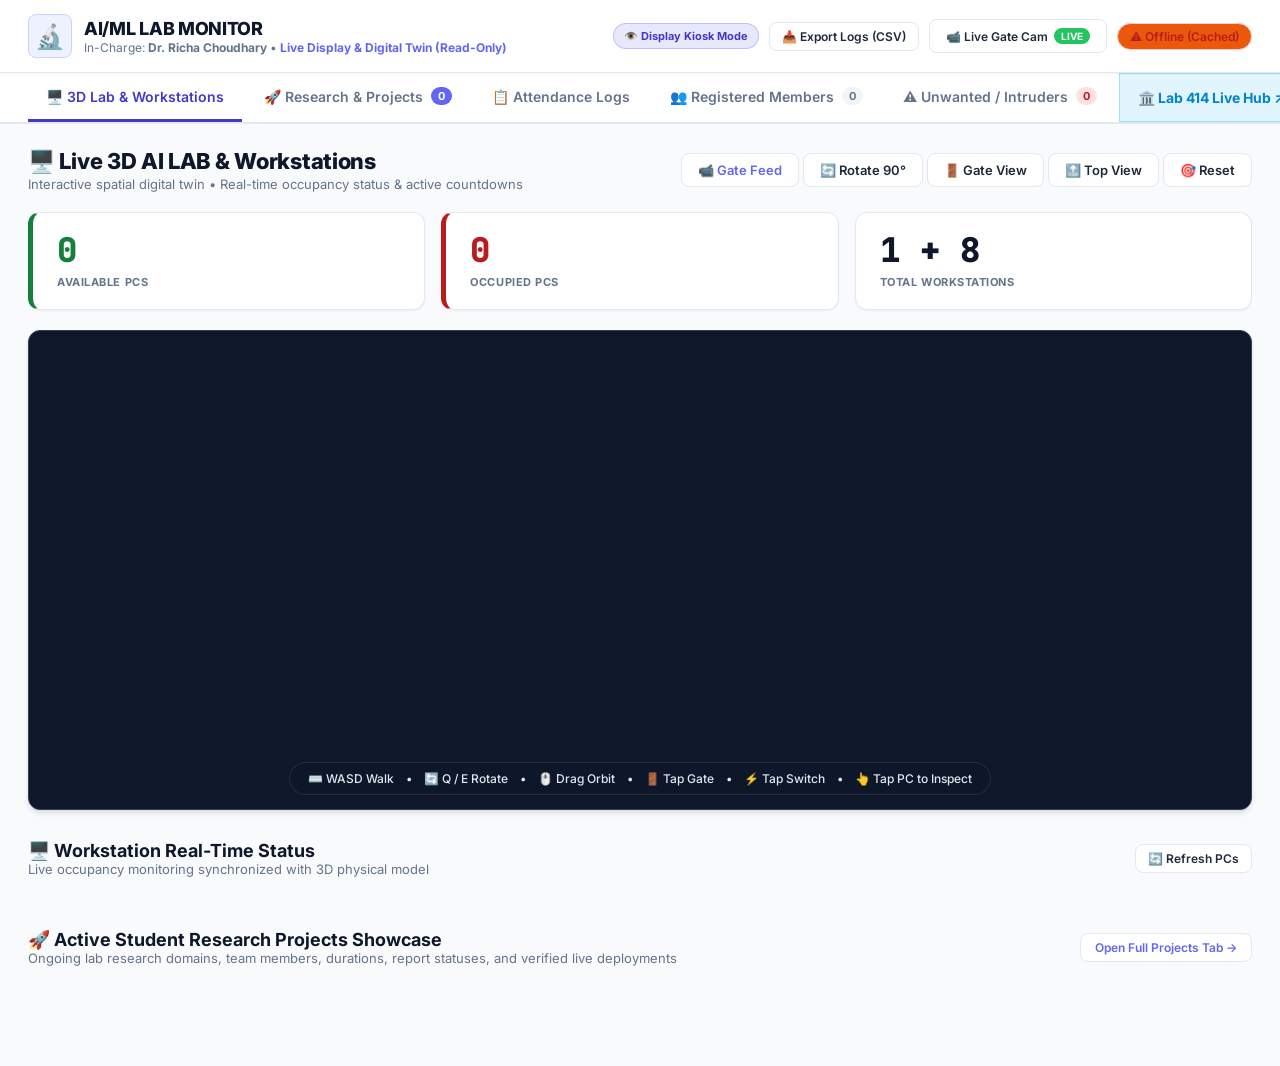
==== commit 811c6ae3: "feat: add direct Lab 414 Live Hub navigation links to all portals" ====
--- a/lab_attendance_system/display_portal/index.html
+++ b/lab_attendance_system/display_portal/index.html
@@ -54,6 +54,9 @@
         <button class="tab-btn" data-tab="attendance">📋 Attendance Logs</button>
         <button class="tab-btn" data-tab="registered-faces">👥 Registered Members <span id="nav-reg-count" class="pill-count">0</span></button>
         <button class="tab-btn" data-tab="unknown-faces">⚠️ Unwanted / Intruders <span id="nav-unknown-count" class="pill-count pill-alert">0</span></button>
+        <a href="https://raspberrypi.tailc8c1f6.ts.net/" target="_blank" class="tab-btn" style="text-decoration: none; display: inline-flex; align-items: center; gap: 6px; background: rgba(56, 189, 248, 0.15); color: #0284c7; border: 1px solid rgba(56, 189, 248, 0.4); font-weight: 700;" title="Open Raspberry Pi 1 Lab 414 Smart Supervision Hub">
+            🏛️ Lab 414 Live Hub ↗
+        </a>
     </nav>
 
     <!-- ═══════════════════════════════════════════════════ -->
@@ -337,7 +340,7 @@
 
             <!-- Video Player Frame -->
             <div style="position: relative; width: 100%; border-radius: 12px; overflow: hidden; background: #0b0f19; border: 1px solid var(--border); aspect-ratio: 16/9; display: flex; align-items: center; justify-content: center; box-shadow: inset 0 2px 10px rgba(0,0,0,0.5);">
-                <img id="portal-camera-stream" src="" alt="Gate Camera Live Feed" style="width: 100%; height: 100%; object-fit: contain; display: block;" onerror="handleStreamImageError()">
+                <img id="portal-camera-stream" alt="Gate Camera Live Feed" style="width: 100%; height: 100%; object-fit: contain; display: block;">
                 <div id="portal-camera-fallback" style="display: none; text-align: center; color: var(--on-surface-variant); padding: 20px;">
                     <div style="font-size: 32px; margin-bottom: 8px;">📷</div>
                     <div style="font-weight: 600; font-size: 14px;">Camera Feed Offline or Standby</div>
@@ -359,7 +362,7 @@
     <div id="toast-container" class="toast-container"></div>
 
     <!-- Scripts -->
-    <script src="three_scene.js?v=30"></script>
-    <script src="script.js?v=60"></script>
+    <script src="three_scene.js?v=36"></script>
+    <script src="script.js?v=66"></script>
 </body>
 </html>
--- a/lab_attendance_system/display_portal/style.css
+++ b/lab_attendance_system/display_portal/style.css
@@ -405,23 +405,29 @@
     display: flex;
     justify-content: space-between;
     align-items: center;
+    gap: 6px;
+    flex-wrap: wrap;
     margin-bottom: 12px;
     padding-bottom: 10px;
     border-bottom: 1px solid #f1f5f9;
 }
 
 .pc-title {
-    font-size: 18px;
+    font-size: 17px;
     font-weight: 800;
     color: var(--on-background);
+    white-space: nowrap;
+    overflow: hidden;
+    text-overflow: ellipsis;
 }
 
 .status-badge {
-    font-size: 11px;
+    font-size: 10px;
     font-weight: 700;
-    padding: 3px 8px;
+    padding: 2px 7px;
     border-radius: var(--radius-full);
     text-transform: uppercase;
+    white-space: nowrap;
 }
 
 .badge-free {
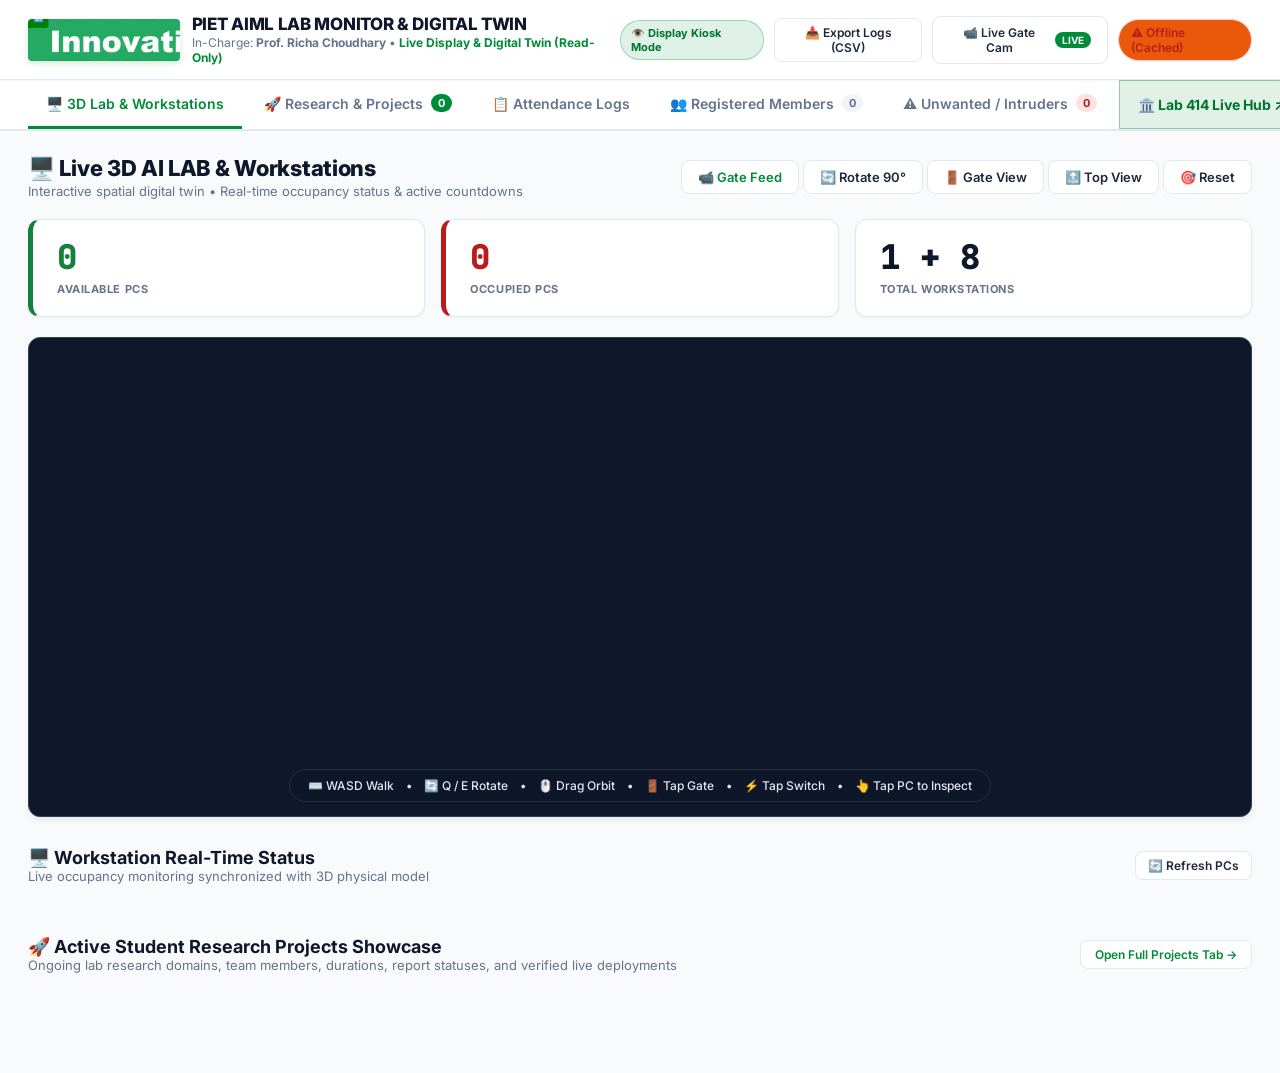
==== commit ccd1fccf: "feat: unified PIET theme across all portals, single local PC DB architecture, briefing modal fixes, " ====
--- a/lab_attendance_system/display_portal/index.html
+++ b/lab_attendance_system/display_portal/index.html
@@ -13,16 +13,16 @@
     <!-- Top Header -->
     <header class="top-header">
         <div class="header-left">
-            <div class="logo-badge">🔬</div>
-            <div>
-                <h1>AI/ML LAB MONITOR</h1>
-                <div class="header-sub">In-Charge: <strong>Dr. Richa Choudhary</strong> • <span style="color: #6366f1; font-weight: 700;">Live Display & Digital Twin (Read-Only)</span></div>
+            <img src="piet_logo.png" alt="PIET Logo" style="height: 42px; width: auto; border-radius: 4px; box-shadow: 0 2px 6px rgba(0, 139, 56, 0.2);">
+            <div>
+                <h1 style="color: #0f172a; font-size: 17px; font-weight: 800;">PIET AIML LAB MONITOR &amp; DIGITAL TWIN</h1>
+                <div class="header-sub">In-Charge: <strong>Prof. Richa Choudhary</strong> • <span style="color: #008b38; font-weight: 700;">Live Display &amp; Digital Twin (Read-Only)</span></div>
             </div>
         </div>
 
         <div class="header-actions">
             <!-- Read-Only Badge Indicator -->
-            <span class="badge" style="background: rgba(99, 102, 241, 0.15); color: #4338ca; border: 1px solid rgba(99, 102, 241, 0.3); font-weight: 700; font-size: 11px; padding: 5px 10px;">
+            <span class="badge" style="background: rgba(0, 139, 56, 0.12); color: #00732e; border: 1px solid rgba(0, 139, 56, 0.3); font-weight: 700; font-size: 11px; padding: 5px 10px;">
                 👁️ Display Kiosk Mode
             </span>
 
@@ -33,13 +33,13 @@
 
             <!-- Gate Camera Stream Modal Button -->
             <button id="gate-camera-modal-btn" class="btn btn-secondary" onclick="openGateCameraModal()" title="View live gate camera stream" style="display: inline-flex; align-items: center; gap: 6px; font-size: 12px;">
-                📹 Live Gate Cam <span id="portal-cam-pill" class="pill-count" style="background: #22c55e; color: #fff; font-size: 10px; padding: 2px 7px; border-radius: 10px; font-weight: 700;">LIVE</span>
+                📹 Live Gate Cam <span id="portal-cam-pill" class="pill-count" style="background: #008b38; color: #fff; font-size: 10px; padding: 2px 7px; border-radius: 10px; font-weight: 700;">LIVE</span>
             </button>
 
             <!-- DGX Spark / Server URL Connection UI -->
             <div id="connection-ui" style="display: none; gap: 6px; align-items: center;">
                 <input type="text" id="ngrok-url" class="form-input" placeholder="Server URL (https://...)" style="min-width: 200px; font-size: 12px; padding: 5px 8px;">
-                <button id="connect-btn" class="btn btn-primary" style="padding: 5px 10px; font-size: 12px;">Connect</button>
+                <button id="connect-btn" class="btn btn-primary" style="padding: 5px 10px; font-size: 12px; background: #008b38; border-color: #00732e;">Connect</button>
             </div>
 
             <!-- Connection Status Badge -->
@@ -49,12 +49,12 @@
 
     <!-- Tab Navigation -->
     <nav class="tab-nav">
-        <button class="tab-btn active" data-tab="pc-status">🖥️ 3D Lab & Workstations</button>
-        <button class="tab-btn" data-tab="projects">🚀 Research & Projects <span id="nav-project-count" class="pill-count" style="background: #6366f1; color: #fff;">0</span></button>
+        <button class="tab-btn active" data-tab="pc-status">🖥️ 3D Lab &amp; Workstations</button>
+        <button class="tab-btn" data-tab="projects">🚀 Research &amp; Projects <span id="nav-project-count" class="pill-count" style="background: #008b38; color: #fff;">0</span></button>
         <button class="tab-btn" data-tab="attendance">📋 Attendance Logs</button>
         <button class="tab-btn" data-tab="registered-faces">👥 Registered Members <span id="nav-reg-count" class="pill-count">0</span></button>
         <button class="tab-btn" data-tab="unknown-faces">⚠️ Unwanted / Intruders <span id="nav-unknown-count" class="pill-count pill-alert">0</span></button>
-        <a href="https://raspberrypi.tailc8c1f6.ts.net/" target="_blank" class="tab-btn" style="text-decoration: none; display: inline-flex; align-items: center; gap: 6px; background: rgba(56, 189, 248, 0.15); color: #0284c7; border: 1px solid rgba(56, 189, 248, 0.4); font-weight: 700;" title="Open Raspberry Pi 1 Lab 414 Smart Supervision Hub">
+        <a href="https://raspberrypi.tailc8c1f6.ts.net/" target="_blank" class="tab-btn" style="text-decoration: none; display: inline-flex; align-items: center; gap: 6px; background: rgba(0, 139, 56, 0.12); color: #00732e; border: 1px solid rgba(0, 139, 56, 0.35); font-weight: 700;" title="Open Raspberry Pi 1 Lab 414 Smart Supervision Hub">
             🏛️ Lab 414 Live Hub ↗
         </a>
     </nav>
@@ -69,7 +69,7 @@
                 <p>Interactive spatial digital twin • Real-time occupancy status & active countdowns</p>
             </div>
             <div class="view-controls">
-                <button id="portal-stream-quick-btn" class="btn btn-secondary" onclick="openGateCameraModal()" style="color: #6366f1; font-weight: 600;">📹 Gate Feed</button>
+                <button id="portal-stream-quick-btn" class="btn btn-secondary" onclick="openGateCameraModal()" style="color: #008b38; font-weight: 600;">📹 Gate Feed</button>
                 <button id="rotate-90-btn" class="btn btn-secondary">🔄 Rotate 90°</button>
                 <button id="gate-view-btn" class="btn btn-secondary">🚪 Gate View</button>
                 <button id="top-view-btn" class="btn btn-secondary">🔝 Top View</button>
@@ -128,7 +128,7 @@
                 <p>Ongoing lab research domains, team members, durations, report statuses, and verified live deployments</p>
             </div>
             <div style="display: flex; gap: 8px;">
-                <button class="btn btn-secondary" onclick="switchTab('projects')" style="font-size: 12px; padding: 6px 14px; font-weight: 600; color: #6366f1;">
+                <button class="btn btn-secondary" onclick="switchTab('projects')" style="font-size: 12px; padding: 6px 14px; font-weight: 600; color: #008b38;">
                     Open Full Projects Tab &rarr;
                 </button>
             </div>
@@ -159,8 +159,8 @@
                 <div class="metric-value" id="stat-proj-active">0</div>
                 <div class="metric-label">ACTIVE PROJECTS</div>
             </div>
-            <div class="metric-card" style="border-left: 4px solid #6366f1;">
-                <div class="metric-value" id="stat-proj-deployed" style="color: #6366f1;">0</div>
+            <div class="metric-card" style="border-left: 4px solid #008b38;">
+                <div class="metric-value" id="stat-proj-deployed" style="color: #008b38;">0</div>
                 <div class="metric-label">LIVE DEPLOYMENTS</div>
             </div>
             <div class="metric-card" style="border-left: 4px solid #10b981;">
--- a/lab_attendance_system/display_portal/style.css
+++ b/lab_attendance_system/display_portal/style.css
@@ -4,10 +4,10 @@
    ═══════════════════════════════════════════════════ */
 
 :root {
-    --primary: #4338ca;
-    --primary-hover: #3730a3;
-    --primary-light: #e0e7ff;
-    --primary-container: #4f46e5;
+    --primary: #008b38;
+    --primary-hover: #00732e;
+    --primary-light: #dcfce7;
+    --primary-container: #008b38;
     --background: #f8fafc;
     --surface: #ffffff;
     --surface-variant: #f1f5f9;
@@ -29,15 +29,15 @@
     --warning-bg: #fffbeb;
     --warning-border: #fde68a;
 
-    --radius-sm: 4px;
+    --radius-sm: 6px;
     --radius-md: 8px;
     --radius-lg: 12px;
     --radius-full: 9999px;
 
-    --shadow-sm: 0 1px 2px 0 rgba(0, 0, 0, 0.05);
-    --shadow-md: 0 4px 6px -1px rgba(0, 0, 0, 0.1), 0 2px 4px -1px rgba(0, 0, 0, 0.06);
-    --shadow-lg: 0 10px 15px -3px rgba(0, 0, 0, 0.1), 0 4px 6px -2px rgba(0, 0, 0, 0.05);
-    --shadow-xl: 0 20px 25px -5px rgba(0, 0, 0, 0.1), 0 10px 10px -5px rgba(0, 0, 0, 0.04);
+    --shadow-sm: 0 1px 3px 0 rgba(0, 0, 0, 0.05);
+    --shadow-md: 0 4px 6px -1px rgba(0, 0, 0, 0.08);
+    --shadow-lg: 0 10px 15px -3px rgba(0, 0, 0, 0.08);
+    --shadow-xl: 0 20px 25px -5px rgba(0, 0, 0, 0.1);
 }
 
 /* ── Reset & Base ── */
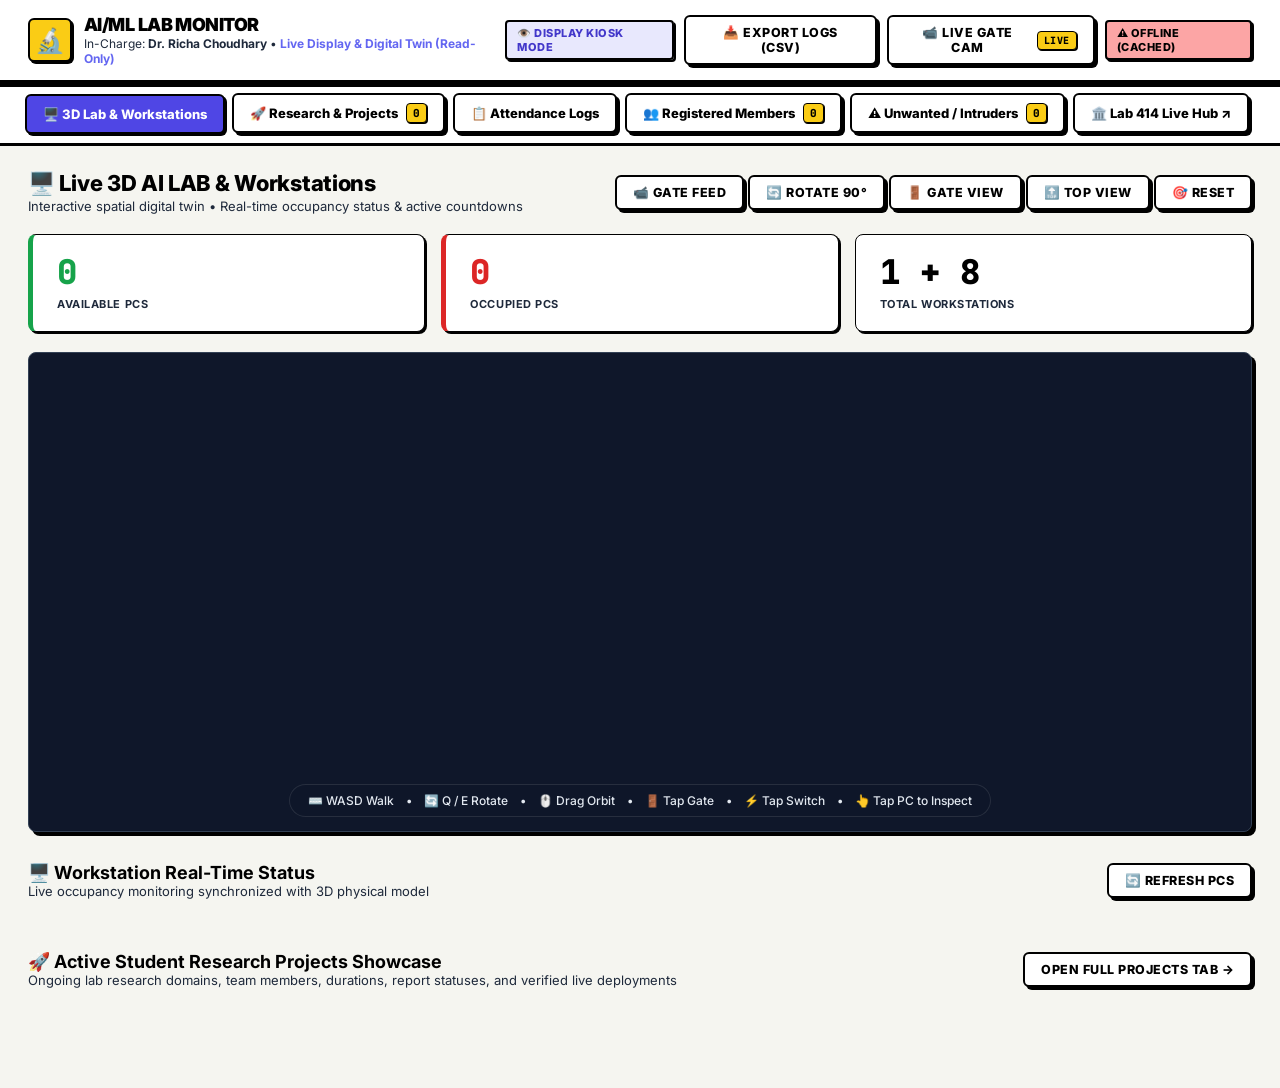
==== commit c74532e4: "feat(ai-lab): revert AI Lab portals to authentic 3D Digital Twin & Gate Cam operations with high-con" ====
--- a/lab_attendance_system/display_portal/index.html
+++ b/lab_attendance_system/display_portal/index.html
@@ -13,16 +13,16 @@
     <!-- Top Header -->
     <header class="top-header">
         <div class="header-left">
-            <img src="piet_logo.png" alt="PIET Logo" style="height: 42px; width: auto; border-radius: 4px; box-shadow: 0 2px 6px rgba(0, 139, 56, 0.2);">
-            <div>
-                <h1 style="color: #0f172a; font-size: 17px; font-weight: 800;">PIET AIML LAB MONITOR &amp; DIGITAL TWIN</h1>
-                <div class="header-sub">In-Charge: <strong>Prof. Richa Choudhary</strong> • <span style="color: #008b38; font-weight: 700;">Live Display &amp; Digital Twin (Read-Only)</span></div>
+            <div class="logo-badge">🔬</div>
+            <div>
+                <h1>AI/ML LAB MONITOR</h1>
+                <div class="header-sub">In-Charge: <strong>Dr. Richa Choudhary</strong> • <span style="color: #6366f1; font-weight: 700;">Live Display & Digital Twin (Read-Only)</span></div>
             </div>
         </div>
 
         <div class="header-actions">
             <!-- Read-Only Badge Indicator -->
-            <span class="badge" style="background: rgba(0, 139, 56, 0.12); color: #00732e; border: 1px solid rgba(0, 139, 56, 0.3); font-weight: 700; font-size: 11px; padding: 5px 10px;">
+            <span class="badge" style="background: rgba(99, 102, 241, 0.15); color: #4338ca; border: 1px solid rgba(99, 102, 241, 0.3); font-weight: 700; font-size: 11px; padding: 5px 10px;">
                 👁️ Display Kiosk Mode
             </span>
 
@@ -33,13 +33,13 @@
 
             <!-- Gate Camera Stream Modal Button -->
             <button id="gate-camera-modal-btn" class="btn btn-secondary" onclick="openGateCameraModal()" title="View live gate camera stream" style="display: inline-flex; align-items: center; gap: 6px; font-size: 12px;">
-                📹 Live Gate Cam <span id="portal-cam-pill" class="pill-count" style="background: #008b38; color: #fff; font-size: 10px; padding: 2px 7px; border-radius: 10px; font-weight: 700;">LIVE</span>
+                📹 Live Gate Cam <span id="portal-cam-pill" class="pill-count" style="background: #22c55e; color: #fff; font-size: 10px; padding: 2px 7px; border-radius: 10px; font-weight: 700;">LIVE</span>
             </button>
 
             <!-- DGX Spark / Server URL Connection UI -->
             <div id="connection-ui" style="display: none; gap: 6px; align-items: center;">
                 <input type="text" id="ngrok-url" class="form-input" placeholder="Server URL (https://...)" style="min-width: 200px; font-size: 12px; padding: 5px 8px;">
-                <button id="connect-btn" class="btn btn-primary" style="padding: 5px 10px; font-size: 12px; background: #008b38; border-color: #00732e;">Connect</button>
+                <button id="connect-btn" class="btn btn-primary" style="padding: 5px 10px; font-size: 12px;">Connect</button>
             </div>
 
             <!-- Connection Status Badge -->
@@ -49,12 +49,12 @@
 
     <!-- Tab Navigation -->
     <nav class="tab-nav">
-        <button class="tab-btn active" data-tab="pc-status">🖥️ 3D Lab &amp; Workstations</button>
-        <button class="tab-btn" data-tab="projects">🚀 Research &amp; Projects <span id="nav-project-count" class="pill-count" style="background: #008b38; color: #fff;">0</span></button>
+        <button class="tab-btn active" data-tab="pc-status">🖥️ 3D Lab & Workstations</button>
+        <button class="tab-btn" data-tab="projects">🚀 Research & Projects <span id="nav-project-count" class="pill-count" style="background: #6366f1; color: #fff;">0</span></button>
         <button class="tab-btn" data-tab="attendance">📋 Attendance Logs</button>
         <button class="tab-btn" data-tab="registered-faces">👥 Registered Members <span id="nav-reg-count" class="pill-count">0</span></button>
         <button class="tab-btn" data-tab="unknown-faces">⚠️ Unwanted / Intruders <span id="nav-unknown-count" class="pill-count pill-alert">0</span></button>
-        <a href="https://raspberrypi.tailc8c1f6.ts.net/" target="_blank" class="tab-btn" style="text-decoration: none; display: inline-flex; align-items: center; gap: 6px; background: rgba(0, 139, 56, 0.12); color: #00732e; border: 1px solid rgba(0, 139, 56, 0.35); font-weight: 700;" title="Open Raspberry Pi 1 Lab 414 Smart Supervision Hub">
+        <a href="https://raspberrypi.tailc8c1f6.ts.net/" target="_blank" class="tab-btn" style="text-decoration: none; display: inline-flex; align-items: center; gap: 6px; background: rgba(56, 189, 248, 0.15); color: #0284c7; border: 1px solid rgba(56, 189, 248, 0.4); font-weight: 700;" title="Open Raspberry Pi 1 Lab 414 Smart Supervision Hub">
             🏛️ Lab 414 Live Hub ↗
         </a>
     </nav>
@@ -69,7 +69,7 @@
                 <p>Interactive spatial digital twin • Real-time occupancy status & active countdowns</p>
             </div>
             <div class="view-controls">
-                <button id="portal-stream-quick-btn" class="btn btn-secondary" onclick="openGateCameraModal()" style="color: #008b38; font-weight: 600;">📹 Gate Feed</button>
+                <button id="portal-stream-quick-btn" class="btn btn-secondary" onclick="openGateCameraModal()" style="color: #6366f1; font-weight: 600;">📹 Gate Feed</button>
                 <button id="rotate-90-btn" class="btn btn-secondary">🔄 Rotate 90°</button>
                 <button id="gate-view-btn" class="btn btn-secondary">🚪 Gate View</button>
                 <button id="top-view-btn" class="btn btn-secondary">🔝 Top View</button>
@@ -128,7 +128,7 @@
                 <p>Ongoing lab research domains, team members, durations, report statuses, and verified live deployments</p>
             </div>
             <div style="display: flex; gap: 8px;">
-                <button class="btn btn-secondary" onclick="switchTab('projects')" style="font-size: 12px; padding: 6px 14px; font-weight: 600; color: #008b38;">
+                <button class="btn btn-secondary" onclick="switchTab('projects')" style="font-size: 12px; padding: 6px 14px; font-weight: 600; color: #6366f1;">
                     Open Full Projects Tab &rarr;
                 </button>
             </div>
@@ -159,8 +159,8 @@
                 <div class="metric-value" id="stat-proj-active">0</div>
                 <div class="metric-label">ACTIVE PROJECTS</div>
             </div>
-            <div class="metric-card" style="border-left: 4px solid #008b38;">
-                <div class="metric-value" id="stat-proj-deployed" style="color: #008b38;">0</div>
+            <div class="metric-card" style="border-left: 4px solid #6366f1;">
+                <div class="metric-value" id="stat-proj-deployed" style="color: #6366f1;">0</div>
                 <div class="metric-label">LIVE DEPLOYMENTS</div>
             </div>
             <div class="metric-card" style="border-left: 4px solid #10b981;">
--- a/lab_attendance_system/display_portal/style.css
+++ b/lab_attendance_system/display_portal/style.css
@@ -4,40 +4,40 @@
    ═══════════════════════════════════════════════════ */
 
 :root {
-    --primary: #008b38;
-    --primary-hover: #00732e;
-    --primary-light: #dcfce7;
-    --primary-container: #008b38;
-    --background: #f8fafc;
+    --primary: #4f46e5;
+    --primary-hover: #4338ca;
+    --primary-light: #e0e7ff;
+    --primary-container: #6366f1;
+    --background: #f5f5f0;
     --surface: #ffffff;
-    --surface-variant: #f1f5f9;
-    --on-background: #0f172a;
-    --on-surface: #1e293b;
-    --on-surface-variant: #64748b;
-    --border: #e2e8f0;
-    --border-hover: #cbd5e1;
+    --surface-variant: #f8fafc;
+    --on-background: #000000;
+    --on-surface: #000000;
+    --on-surface-variant: #1e293b;
+    --border: #000000;
+    --border-hover: #000000;
     
-    --success: #15803d;
-    --success-bg: #f0fdf4;
-    --success-border: #bbf7d0;
-
-    --error: #b91c1c;
-    --error-bg: #fef2f2;
-    --error-border: #fecaca;
-
-    --warning: #b45309;
-    --warning-bg: #fffbeb;
-    --warning-border: #fde68a;
-
-    --radius-sm: 6px;
-    --radius-md: 8px;
-    --radius-lg: 12px;
+    --success: #16a34a;
+    --success-bg: #bbf7d0;
+    --success-border: #000000;
+
+    --error: #dc2626;
+    --error-bg: #fecaca;
+    --error-border: #000000;
+
+    --warning: #f59e0b;
+    --warning-bg: #fef08a;
+    --warning-border: #000000;
+
+    --radius-sm: 4px;
+    --radius-md: 6px;
+    --radius-lg: 8px;
     --radius-full: 9999px;
 
-    --shadow-sm: 0 1px 3px 0 rgba(0, 0, 0, 0.05);
-    --shadow-md: 0 4px 6px -1px rgba(0, 0, 0, 0.08);
-    --shadow-lg: 0 10px 15px -3px rgba(0, 0, 0, 0.08);
-    --shadow-xl: 0 20px 25px -5px rgba(0, 0, 0, 0.1);
+    --shadow-sm: 2px 2px 0px #000000;
+    --shadow-md: 4px 4px 0px #000000;
+    --shadow-lg: 6px 6px 0px #000000;
+    --shadow-xl: 8px 8px 0px #000000;
 }
 
 /* ── Reset & Base ── */
@@ -1677,3 +1677,326 @@
     gap: 16px;
     align-items: center;
 }
+
+/* ═══════════════════════════════════════════════════
+   AI/ML LAB MASTER PORTAL — NEO-BRUTALISM SYSTEM
+   High-Contrast • Tactile Offsets • Solid Outlines
+   In-Charge: Prof. Dr. Richa Choudhary
+   ═══════════════════════════════════════════════════ */
+
+body {
+    background-color: var(--background) !important;
+    color: #000000 !important;
+    font-family: 'Inter', -apple-system, BlinkMacSystemFont, 'Segoe UI', Roboto, sans-serif !important;
+}
+
+/* 1. Header & Branding */
+.top-header {
+    background: #ffffff !important;
+    border-bottom: 3.5px solid #000000 !important;
+    box-shadow: 0 4px 0px #000000 !important;
+    position: sticky;
+    top: 0;
+    z-index: 100;
+}
+
+.top-header h1 {
+    color: #000000 !important;
+    font-weight: 900 !important;
+    letter-spacing: -0.03em;
+}
+
+.logo-circle, .logo-badge {
+    background: #facc15 !important;
+    color: #000000 !important;
+    border: 2.5px solid #000000 !important;
+    box-shadow: 2px 2px 0px #000000 !important;
+    border-radius: 6px !important;
+}
+
+/* 2. Navigation Bar & Tabs */
+.tab-nav {
+    background: #ffffff !important;
+    border-bottom: 3.5px solid #000000 !important;
+    padding: 10px 24px !important;
+    gap: 8px !important;
+    display: flex !important;
+    flex-wrap: wrap !important;
+}
+
+.tab-btn {
+    background: #ffffff !important;
+    color: #000000 !important;
+    border: 2.5px solid #000000 !important;
+    border-radius: 6px !important;
+    font-weight: 800 !important;
+    font-size: 13px !important;
+    padding: 8px 16px !important;
+    box-shadow: 3px 3px 0px #000000 !important;
+    cursor: pointer !important;
+    transition: transform 0.1s ease, box-shadow 0.1s ease, background 0.1s ease !important;
+}
+
+.tab-btn:hover {
+    background: #fef08a !important;
+    transform: translate(-2px, -2px) !important;
+    box-shadow: 5px 5px 0px #000000 !important;
+}
+
+.tab-btn.active {
+    background: #4f46e5 !important;
+    color: #ffffff !important;
+    border: 2.5px solid #000000 !important;
+    box-shadow: 2px 2px 0px #000000 !important;
+    transform: translate(1px, 1px) !important;
+}
+
+/* 3. Neo-Brutalist Buttons */
+.btn {
+    border: 2.5px solid #000000 !important;
+    border-radius: 6px !important;
+    font-weight: 800 !important;
+    font-size: 12.5px !important;
+    padding: 8px 16px !important;
+    box-shadow: 3px 3px 0px #000000 !important;
+    cursor: pointer !important;
+    text-transform: uppercase !important;
+    letter-spacing: 0.5px !important;
+    transition: transform 0.1s ease, box-shadow 0.1s ease, background 0.1s ease !important;
+}
+
+.btn:hover {
+    transform: translate(-2px, -2px) !important;
+    box-shadow: 5px 5px 0px #000000 !important;
+}
+
+.btn:active {
+    transform: translate(2px, 2px) !important;
+    box-shadow: 1px 1px 0px #000000 !important;
+}
+
+.btn-primary {
+    background: #4f46e5 !important;
+    color: #ffffff !important;
+}
+
+.btn-primary:hover {
+    background: #4338ca !important;
+}
+
+.btn-secondary {
+    background: #ffffff !important;
+    color: #000000 !important;
+}
+
+.btn-secondary:hover {
+    background: #fef08a !important;
+}
+
+.btn-danger {
+    background: #ef4444 !important;
+    color: #ffffff !important;
+}
+
+.btn-danger:hover {
+    background: #dc2626 !important;
+}
+
+.btn-success {
+    background: #10b981 !important;
+    color: #000000 !important;
+}
+
+/* 4. Badges & Status Indicators */
+.badge {
+    border: 2px solid #000000 !important;
+    box-shadow: 2px 2px 0px #000000 !important;
+    border-radius: 4px !important;
+    font-weight: 800 !important;
+    font-size: 11px !important;
+    text-transform: uppercase !important;
+    letter-spacing: 0.5px !important;
+    padding: 4px 10px !important;
+}
+
+.badge-connected {
+    background: #86efac !important;
+    color: #000000 !important;
+}
+
+.badge-disconnected {
+    background: #fca5a5 !important;
+    color: #000000 !important;
+}
+
+.badge-camera {
+    background: #fdba74 !important;
+    color: #000000 !important;
+}
+
+.pill-count {
+    background: #facc15 !important;
+    color: #000000 !important;
+    border: 1.5px solid #000000 !important;
+    box-shadow: 1px 1px 0px #000000 !important;
+    border-radius: 4px !important;
+    font-weight: 900 !important;
+    font-family: 'JetBrains Mono', monospace !important;
+    padding: 2px 6px !important;
+}
+
+/* 5. Cards & Containers */
+.stat-card,
+.pc-card,
+.video-stream-card,
+.gate-monitor-layout,
+.metric-box,
+.stat-item,
+.panel,
+.settings-section,
+.project-card,
+.unknown-face-card,
+.member-card,
+.quick-action-card,
+.briefing-modal-content {
+    background: #ffffff !important;
+    border: 2.5px solid #000000 !important;
+    box-shadow: 5px 5px 0px #000000 !important;
+    border-radius: 8px !important;
+    transition: transform 0.15s ease, box-shadow 0.15s ease !important;
+}
+
+.stat-card:hover,
+.pc-card:hover,
+.project-card:hover,
+.unknown-face-card:hover {
+    transform: translate(-2px, -2px) !important;
+    box-shadow: 7px 7px 0px #000000 !important;
+}
+
+/* 6. Form Controls */
+.form-input,
+.form-control,
+input[type="text"],
+input[type="number"],
+input[type="password"],
+input[type="search"],
+select,
+textarea {
+    border: 2.5px solid #000000 !important;
+    box-shadow: 3px 3px 0px #000000 !important;
+    border-radius: 6px !important;
+    font-weight: 600 !important;
+    color: #000000 !important;
+    background: #ffffff !important;
+    padding: 8px 12px !important;
+    transition: all 0.1s ease !important;
+}
+
+.form-input:focus,
+.form-control:focus,
+input:focus,
+select:focus,
+textarea:focus {
+    outline: none !important;
+    background: #fffbeb !important;
+    box-shadow: 5px 5px 0px #000000 !important;
+    border-color: #000000 !important;
+}
+
+/* 7. Brutalist Tables */
+table, .table {
+    border: 2.5px solid #000000 !important;
+    border-collapse: separate !important;
+    border-spacing: 0 !important;
+    border-radius: 6px !important;
+    overflow: hidden !important;
+    width: 100% !important;
+}
+
+thead th {
+    background: #000000 !important;
+    color: #ffffff !important;
+    font-weight: 800 !important;
+    font-size: 12px !important;
+    text-transform: uppercase !important;
+    letter-spacing: 0.8px !important;
+    padding: 12px 16px !important;
+    border-bottom: 2.5px solid #000000 !important;
+}
+
+tbody td {
+    border-bottom: 1.5px solid #000000 !important;
+    padding: 10px 16px !important;
+    font-weight: 600 !important;
+    color: #000000 !important;
+}
+
+tbody tr:nth-child(even) td {
+    background: #f8fafc !important;
+}
+
+tbody tr:hover td {
+    background: #fef08a !important;
+    color: #000000 !important;
+}
+
+/* 8. Modals & Dossiers */
+.modal-content, .briefing-modal-content {
+    background: #ffffff !important;
+    border: 3.5px solid #000000 !important;
+    box-shadow: 8px 8px 0px #000000 !important;
+    border-radius: 8px !important;
+}
+
+.modal-header {
+    background: #fef08a !important;
+    border-bottom: 2.5px solid #000000 !important;
+    padding: 14px 20px !important;
+}
+
+.modal-header h2, .modal-header h3 {
+    color: #000000 !important;
+    font-weight: 900 !important;
+}
+
+.modal-footer {
+    background: #f8fafc !important;
+    border-top: 2.5px solid #000000 !important;
+    padding: 12px 20px !important;
+}
+
+/* 9. Dropdown Menus */
+.dropdown-menu {
+    background: #ffffff !important;
+    border: 2.5px solid #000000 !important;
+    box-shadow: 5px 5px 0px #000000 !important;
+    border-radius: 6px !important;
+}
+
+.dropdown-item {
+    font-weight: 700 !important;
+    border-bottom: 1.5px solid #e2e8f0 !important;
+    color: #000000 !important;
+}
+
+.dropdown-item:hover {
+    background: #fef08a !important;
+    color: #000000 !important;
+}
+
+/* 10. 3D Viewport & Gate Video Stream */
+.three-viewport, #three-canvas-container, .stream-viewport {
+    border: 2.5px solid #000000 !important;
+    box-shadow: 4px 4px 0px #000000 !important;
+    border-radius: 6px !important;
+    overflow: hidden !important;
+}
+
+.stream-header-bar {
+    background: #000000 !important;
+    color: #ffffff !important;
+    border-bottom: 2.5px solid #000000 !important;
+    padding: 10px 14px !important;
+}
+
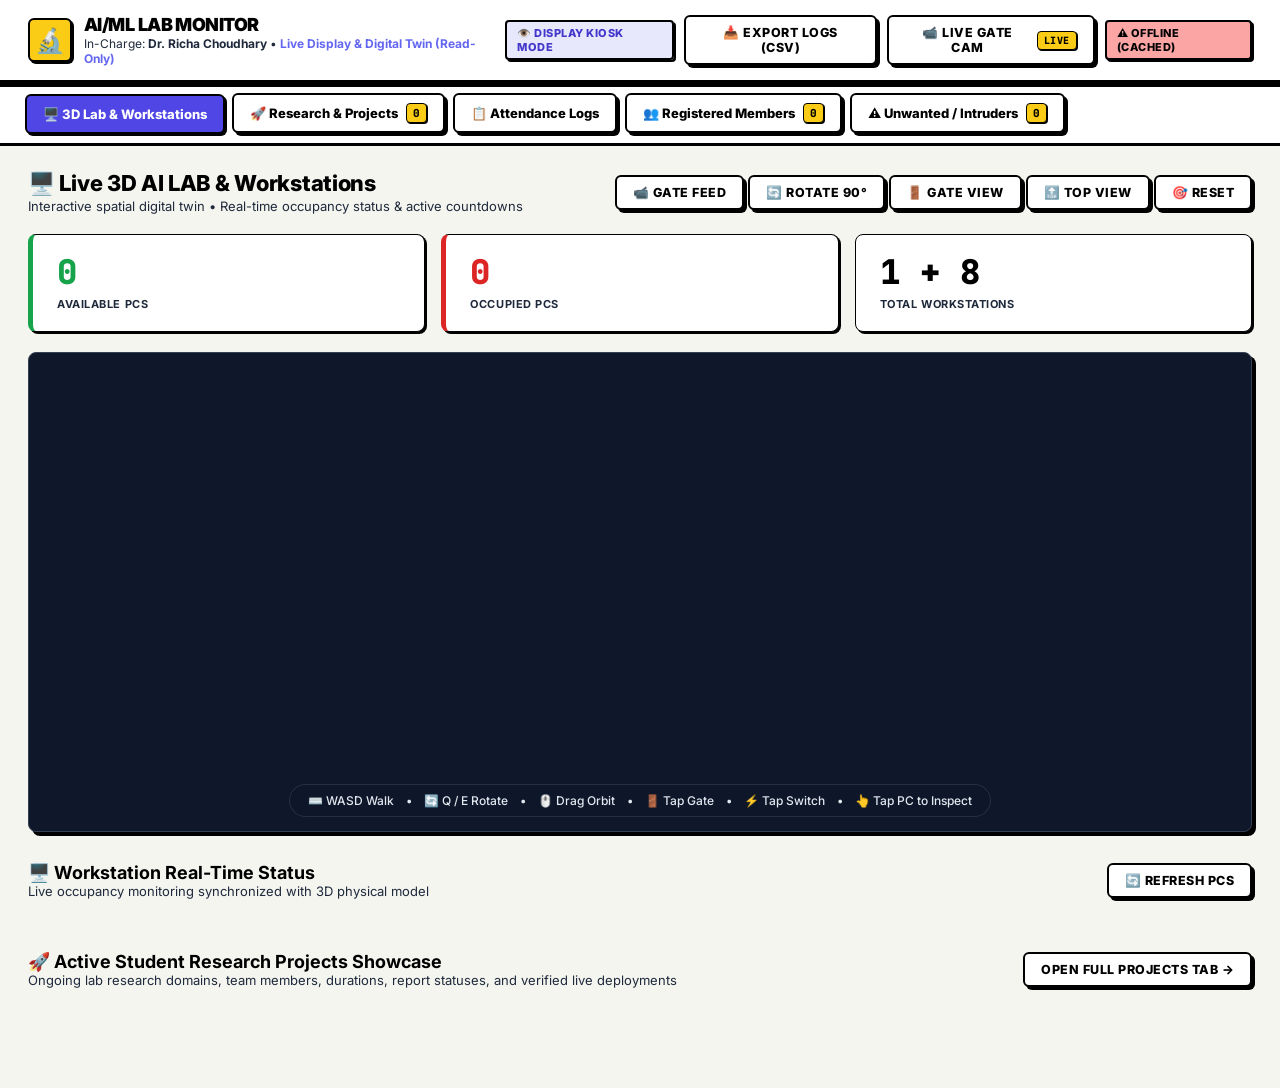
==== commit f94bc523: "refactor(ai-lab): decouple Raspberry Pi and PIET multi-lab hub from AI Lab backend and navbars" ====
--- a/lab_attendance_system/display_portal/index.html
+++ b/lab_attendance_system/display_portal/index.html
@@ -54,9 +54,6 @@
         <button class="tab-btn" data-tab="attendance">📋 Attendance Logs</button>
         <button class="tab-btn" data-tab="registered-faces">👥 Registered Members <span id="nav-reg-count" class="pill-count">0</span></button>
         <button class="tab-btn" data-tab="unknown-faces">⚠️ Unwanted / Intruders <span id="nav-unknown-count" class="pill-count pill-alert">0</span></button>
-        <a href="https://raspberrypi.tailc8c1f6.ts.net/" target="_blank" class="tab-btn" style="text-decoration: none; display: inline-flex; align-items: center; gap: 6px; background: rgba(56, 189, 248, 0.15); color: #0284c7; border: 1px solid rgba(56, 189, 248, 0.4); font-weight: 700;" title="Open Raspberry Pi 1 Lab 414 Smart Supervision Hub">
-            🏛️ Lab 414 Live Hub ↗
-        </a>
     </nav>
 
     <!-- ═══════════════════════════════════════════════════ -->
--- a/lab_attendance_system/display_portal/style.css
+++ b/lab_attendance_system/display_portal/style.css
@@ -1966,6 +1966,39 @@
     padding: 12px 20px !important;
 }
 
+/* Prominent High-Contrast Neo-Brutalist Modal Close Button */
+.modal-close-btn {
+    width: 36px !important;
+    height: 36px !important;
+    border-radius: 6px !important;
+    border: 2.5px solid #000000 !important;
+    background: #ffffff !important;
+    color: #000000 !important;
+    font-size: 18px !important;
+    font-weight: 900 !important;
+    cursor: pointer !important;
+    display: inline-flex !important;
+    align-items: center !important;
+    justify-content: center !important;
+    box-shadow: 2.5px 2.5px 0px #000000 !important;
+    transition: all 0.1s ease !important;
+    padding: 0 !important;
+    line-height: 1 !important;
+    user-select: none !important;
+}
+
+.modal-close-btn:hover {
+    background: #ff5555 !important;
+    color: #ffffff !important;
+    transform: translate(1px, 1px) !important;
+    box-shadow: 1.5px 1.5px 0px #000000 !important;
+}
+
+.modal-close-btn:active {
+    transform: translate(2.5px, 2.5px) !important;
+    box-shadow: 0px 0px 0px #000000 !important;
+}
+
 /* 9. Dropdown Menus */
 .dropdown-menu {
     background: #ffffff !important;
